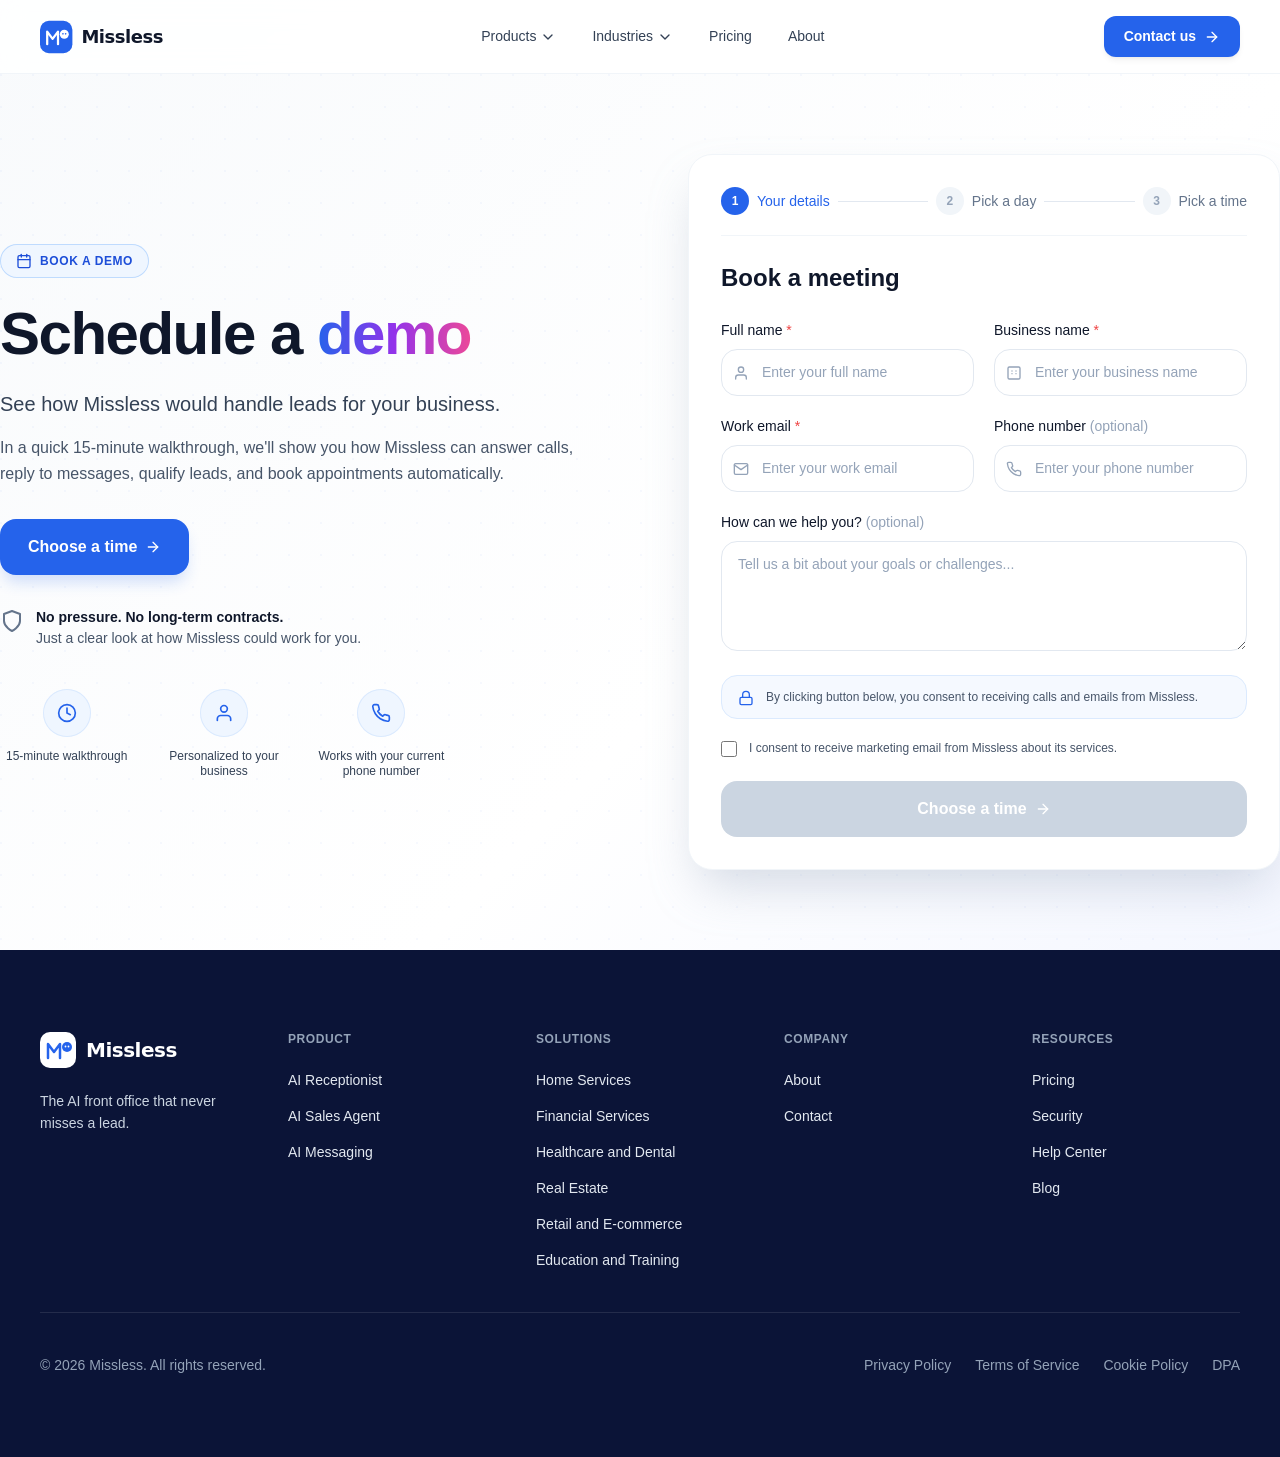
==== AI Automation/book.html @ 36f98686 "Initial website uploade" ====
<!DOCTYPE html>
<html lang="en">
<head>
  <meta charset="UTF-8" />
  <meta name="viewport" content="width=device-width, initial-scale=1.0" />
  <title>Book a Demo | Missless – AI Front Office That Never Misses a Lead</title>
  <meta name="description" content="See how Missless handles your leads in a 15-minute walkthrough. Our AI front office answers calls, replies to messages, qualifies leads, and books appointments automatically." />
  <meta name="keywords" content="AI receptionist demo, AI front office, AI voice agent, lead qualification AI, missed call AI, Missless demo" />
  <link rel="canonical" href="https://missless.com/book-a-demo" />

  <!-- Open Graph -->
  <meta property="og:type" content="website" />
  <meta property="og:url" content="https://missless.com/book-a-demo" />
  <meta property="og:title" content="Book a Demo | Missless" />
  <meta property="og:description" content="Book a 15-minute walkthrough. See how Missless answers calls, replies to messages, and books appointments for your business automatically." />
  <meta property="og:site_name" content="Missless" />
  <meta property="og:image" content="https://missless.com/og/book-a-demo.png" />

  <!-- Twitter -->
  <meta name="twitter:card" content="summary_large_image" />
  <meta name="twitter:title" content="Book a Demo | Missless" />
  <meta name="twitter:description" content="Book a 15-minute walkthrough. See how Missless never misses a lead." />
  <meta name="twitter:image" content="https://missless.com/og/book-a-demo.png" />

  <link rel="icon" href="assets/favicon.svg" type="image/svg+xml" />
  <link rel="stylesheet" href="css/book.css" />

  <!-- JSON-LD structured data -->
  <script type="application/ld+json">
  {
    "@context": "https://schema.org",
    "@graph": [
      {
        "@type": "Organization",
        "@id": "https://missless.com#organization",
        "name": "Missless",
        "url": "https://missless.com",
        "logo": "https://missless.com/logo.png",
        "description": "The AI front office that never misses a lead."
      },
      {
        "@type": "WebPage",
        "@id": "https://missless.com/book-a-demo",
        "url": "https://missless.com/book-a-demo",
        "name": "Book a Demo | Missless",
        "description": "Schedule a 15-minute walkthrough of Missless."
      },
      {
        "@type": "BreadcrumbList",
        "itemListElement": [
          { "@type": "ListItem", "position": 1, "name": "Home", "item": "https://missless.com" },
          { "@type": "ListItem", "position": 2, "name": "Book a Demo", "item": "https://missless.com/book-a-demo" }
        ]
      }
    ]
  }
  </script>
</head>
<body>
  <!-- ============================================================
       NAVBAR
       ============================================================ -->
  <header class="navbar">
    <nav class="navbar__inner" aria-label="Primary">
      <a href="/" class="navbar__logo" aria-label="Missless home">
        <svg class="logo" viewBox="0 0 180 40" xmlns="http://www.w3.org/2000/svg" role="img" aria-label="Missless">
          <rect x="0" y="2" width="36" height="36" rx="10" fill="#2563EB" />
          <path d="M8 28 V14 L14 22 L20 14 V28" stroke="#FFFFFF" stroke-width="2.5" stroke-linecap="round" stroke-linejoin="round" fill="none" />
          <circle cx="27" cy="17" r="5" fill="#FFFFFF" />
          <circle cx="25.5" cy="16.5" r="0.9" fill="#2563EB" />
          <circle cx="28.5" cy="16.5" r="0.9" fill="#2563EB" />
          <text x="46" y="27" font-family="Inter, system-ui, sans-serif" font-weight="800" font-size="20" letter-spacing="-0.5" fill="#0F172A">Missless</text>
        </svg>
      </a>

      <!-- Desktop nav -->
      <ul class="navbar__menu">
        <li class="navbar__item navbar__item--has-menu" data-dropdown="products">
          <button type="button" class="navbar__link" aria-haspopup="true" aria-expanded="false">
            Products
            <svg class="icon-chevron" viewBox="0 0 24 24" fill="none" stroke="currentColor" stroke-width="2" stroke-linecap="round" stroke-linejoin="round" aria-hidden="true">
              <polyline points="6 9 12 15 18 9"></polyline>
            </svg>
          </button>
          <div class="navbar__dropdown" role="menu">
            <a href="/products/ai-receptionist" role="menuitem">AI Receptionist</a>
            <a href="/products/ai-sales-agent" role="menuitem">AI Sales Agent</a>
            <a href="/products/ai-messaging" role="menuitem">AI Messaging</a>
          </div>
        </li>

        <li class="navbar__item navbar__item--has-menu" data-dropdown="industries">
          <button type="button" class="navbar__link" aria-haspopup="true" aria-expanded="false">
            Industries
            <svg class="icon-chevron" viewBox="0 0 24 24" fill="none" stroke="currentColor" stroke-width="2" stroke-linecap="round" stroke-linejoin="round" aria-hidden="true">
              <polyline points="6 9 12 15 18 9"></polyline>
            </svg>
          </button>
          <div class="navbar__dropdown navbar__dropdown--wide" role="menu">
            <a href="/industries/home-services" role="menuitem">Home Services</a>
            <a href="/industries/financial-services" role="menuitem">Financial Services</a>
            <a href="/industries/healthcare-dental" role="menuitem">Healthcare and Dental</a>
            <a href="/industries/real-estate" role="menuitem">Real Estate</a>
            <a href="/industries/retail-ecommerce" role="menuitem">Retail and E-commerce</a>
            <a href="/industries/education-training" role="menuitem">Education and Training</a>
          </div>
        </li>

        <li class="navbar__item">
          <a href="/pricing" class="navbar__link">Pricing</a>
        </li>
        <li class="navbar__item">
          <a href="/about" class="navbar__link">About</a>
        </li>
      </ul>

      <a href="/contact" class="btn btn--primary navbar__cta">
        Contact us
        <svg class="icon-arrow" viewBox="0 0 24 24" fill="none" stroke="currentColor" stroke-width="2" stroke-linecap="round" stroke-linejoin="round" aria-hidden="true">
          <line x1="5" y1="12" x2="19" y2="12"></line>
          <polyline points="12 5 19 12 12 19"></polyline>
        </svg>
      </a>

      <button type="button" class="navbar__mobile-toggle" id="mobileToggle" aria-label="Open menu" aria-expanded="false">
        <svg class="icon-menu" viewBox="0 0 24 24" fill="none" stroke="currentColor" stroke-width="2" stroke-linecap="round" stroke-linejoin="round" aria-hidden="true">
          <line x1="3" y1="12" x2="21" y2="12"></line>
          <line x1="3" y1="6" x2="21" y2="6"></line>
          <line x1="3" y1="18" x2="21" y2="18"></line>
        </svg>
      </button>
    </nav>

    <!-- Mobile drawer -->
    <div class="navbar__mobile" id="mobileDrawer" hidden>
      <details>
        <summary>Products</summary>
        <a href="/products/ai-receptionist">AI Receptionist</a>
        <a href="/products/ai-sales-agent">AI Sales Agent</a>
        <a href="/products/ai-messaging">AI Messaging</a>
      </details>
      <details>
        <summary>Industries</summary>
        <a href="/industries/home-services">Home Services</a>
        <a href="/industries/financial-services">Financial Services</a>
        <a href="/industries/healthcare-dental">Healthcare and Dental</a>
        <a href="/industries/real-estate">Real Estate</a>
        <a href="/industries/retail-ecommerce">Retail and E-commerce</a>
        <a href="/industries/education-training">Education and Training</a>
      </details>
      <a href="/pricing" class="navbar__mobile-link">Pricing</a>
      <a href="/about" class="navbar__mobile-link">About</a>
      <a href="/contact" class="btn btn--primary navbar__mobile-cta">Contact us</a>
    </div>
  </header>

  <!-- ============================================================
       HERO + BOOKING
       ============================================================ -->
  <main id="main">
    <section class="hero" aria-labelledby="hero-heading">
      <div class="hero__bg" aria-hidden="true"></div>

      <div class="container hero__grid">
        <!-- LEFT -->
        <div class="hero__left">
          <span class="badge">
            <svg viewBox="0 0 24 24" fill="none" stroke="currentColor" stroke-width="2" stroke-linecap="round" stroke-linejoin="round" aria-hidden="true">
              <rect x="3" y="4" width="18" height="18" rx="2" ry="2"></rect>
              <line x1="16" y1="2" x2="16" y2="6"></line>
              <line x1="8" y1="2" x2="8" y2="6"></line>
              <line x1="3" y1="10" x2="21" y2="10"></line>
            </svg>
            Book a demo
          </span>

          <h1 id="hero-heading" class="hero__title">
            Schedule a <span class="hero__title-gradient">demo</span>
          </h1>

          <p class="hero__subtitle">See how Missless would handle leads for your business.</p>

          <p class="hero__body">
            In a quick 15-minute walkthrough, we'll show you how Missless can answer calls,
            reply to messages, qualify leads, and book appointments automatically.
          </p>

          <a href="#booking" class="btn btn--primary btn--large hero__cta">
            Choose a time
            <svg class="icon-arrow" viewBox="0 0 24 24" fill="none" stroke="currentColor" stroke-width="2" stroke-linecap="round" stroke-linejoin="round" aria-hidden="true">
              <line x1="5" y1="12" x2="19" y2="12"></line>
              <polyline points="12 5 19 12 12 19"></polyline>
            </svg>
          </a>

          <div class="hero__trust">
            <svg class="hero__trust-icon" viewBox="0 0 24 24" fill="none" stroke="currentColor" stroke-width="2" stroke-linecap="round" stroke-linejoin="round" aria-hidden="true">
              <path d="M12 22s8-4 8-10V5l-8-3-8 3v7c0 6 8 10 8 10z"></path>
            </svg>
            <div>
              <p class="hero__trust-title">No pressure. No long-term contracts.</p>
              <p class="hero__trust-text">Just a clear look at how Missless could work for you.</p>
            </div>
          </div>

          <ul class="hero__features">
            <li class="feature">
              <span class="feature__icon">
                <svg viewBox="0 0 24 24" fill="none" stroke="currentColor" stroke-width="2" stroke-linecap="round" stroke-linejoin="round" aria-hidden="true">
                  <circle cx="12" cy="12" r="10"></circle>
                  <polyline points="12 6 12 12 16 14"></polyline>
                </svg>
              </span>
              <span class="feature__label">15-minute walkthrough</span>
            </li>
            <li class="feature">
              <span class="feature__icon">
                <svg viewBox="0 0 24 24" fill="none" stroke="currentColor" stroke-width="2" stroke-linecap="round" stroke-linejoin="round" aria-hidden="true">
                  <path d="M20 21v-2a4 4 0 0 0-4-4H8a4 4 0 0 0-4 4v2"></path>
                  <circle cx="12" cy="7" r="4"></circle>
                </svg>
              </span>
              <span class="feature__label">Personalized to your business</span>
            </li>
            <li class="feature">
              <span class="feature__icon">
                <svg viewBox="0 0 24 24" fill="none" stroke="currentColor" stroke-width="2" stroke-linecap="round" stroke-linejoin="round" aria-hidden="true">
                  <path d="M22 16.92v3a2 2 0 0 1-2.18 2 19.79 19.79 0 0 1-8.63-3.07 19.5 19.5 0 0 1-6-6 19.79 19.79 0 0 1-3.07-8.67A2 2 0 0 1 4.11 2h3a2 2 0 0 1 2 1.72c.13.96.37 1.9.72 2.81a2 2 0 0 1-.45 2.11L8.09 9.91a16 16 0 0 0 6 6l1.27-1.27a2 2 0 0 1 2.11-.45c.91.35 1.85.59 2.81.72A2 2 0 0 1 22 16.92z"></path>
                </svg>
              </span>
              <span class="feature__label">Works with your current phone number</span>
            </li>
          </ul>
        </div>

        <!-- RIGHT — booking widget -->
        <div id="booking" class="hero__right">
          <div class="booking">
            <!-- Step indicator -->
            <ol class="steps" id="stepIndicator" aria-label="Booking steps">
              <li class="steps__item is-active" data-step="1">
                <span class="steps__num">1</span>
                <span class="steps__label">Your details</span>
              </li>
              <li class="steps__divider" aria-hidden="true"></li>
              <li class="steps__item" data-step="2">
                <span class="steps__num">2</span>
                <span class="steps__label">Pick a day</span>
              </li>
              <li class="steps__divider" aria-hidden="true"></li>
              <li class="steps__item" data-step="3">
                <span class="steps__num">3</span>
                <span class="steps__label">Pick a time</span>
              </li>
            </ol>

            <!-- STEP 1: details form -->
            <section class="step is-active" data-step-panel="1">
              <h2 class="step__title">Book a meeting</h2>

              <div class="form-grid">
                <div class="field">
                  <label for="fullName">Full name <span class="required">*</span></label>
                  <div class="input">
                    <svg viewBox="0 0 24 24" fill="none" stroke="currentColor" stroke-width="2" stroke-linecap="round" stroke-linejoin="round" aria-hidden="true">
                      <path d="M20 21v-2a4 4 0 0 0-4-4H8a4 4 0 0 0-4 4v2"></path>
                      <circle cx="12" cy="7" r="4"></circle>
                    </svg>
                    <input id="fullName" name="fullName" type="text" placeholder="Enter your full name" autocomplete="name" required />
                  </div>
                </div>

                <div class="field">
                  <label for="businessName">Business name <span class="required">*</span></label>
                  <div class="input">
                    <svg viewBox="0 0 24 24" fill="none" stroke="currentColor" stroke-width="2" stroke-linecap="round" stroke-linejoin="round" aria-hidden="true">
                      <rect x="3" y="3" width="18" height="18" rx="2"></rect>
                      <line x1="9" y1="9" x2="9" y2="9.01"></line>
                      <line x1="15" y1="9" x2="15" y2="9.01"></line>
                      <line x1="9" y1="13" x2="9" y2="13.01"></line>
                      <line x1="15" y1="13" x2="15" y2="13.01"></line>
                    </svg>
                    <input id="businessName" name="businessName" type="text" placeholder="Enter your business name" autocomplete="organization" required />
                  </div>
                </div>

                <div class="field">
                  <label for="workEmail">Work email <span class="required">*</span></label>
                  <div class="input">
                    <svg viewBox="0 0 24 24" fill="none" stroke="currentColor" stroke-width="2" stroke-linecap="round" stroke-linejoin="round" aria-hidden="true">
                      <path d="M4 4h16c1.1 0 2 .9 2 2v12c0 1.1-.9 2-2 2H4c-1.1 0-2-.9-2-2V6c0-1.1.9-2 2-2z"></path>
                      <polyline points="22 6 12 13 2 6"></polyline>
                    </svg>
                    <input id="workEmail" name="workEmail" type="email" placeholder="Enter your work email" autocomplete="email" required />
                  </div>
                </div>

                <div class="field">
                  <label for="phone">Phone number <span class="optional">(optional)</span></label>
                  <div class="input">
                    <svg viewBox="0 0 24 24" fill="none" stroke="currentColor" stroke-width="2" stroke-linecap="round" stroke-linejoin="round" aria-hidden="true">
                      <path d="M22 16.92v3a2 2 0 0 1-2.18 2 19.79 19.79 0 0 1-8.63-3.07 19.5 19.5 0 0 1-6-6 19.79 19.79 0 0 1-3.07-8.67A2 2 0 0 1 4.11 2h3a2 2 0 0 1 2 1.72c.13.96.37 1.9.72 2.81a2 2 0 0 1-.45 2.11L8.09 9.91a16 16 0 0 0 6 6l1.27-1.27a2 2 0 0 1 2.11-.45c.91.35 1.85.59 2.81.72A2 2 0 0 1 22 16.92z"></path>
                    </svg>
                    <input id="phone" name="phone" type="tel" placeholder="Enter your phone number" autocomplete="tel" />
                  </div>
                </div>
              </div>

              <div class="field field--full">
                <label for="message">How can we help you? <span class="optional">(optional)</span></label>
                <textarea id="message" name="message" rows="4" placeholder="Tell us a bit about your goals or challenges..."></textarea>
              </div>

              <div class="consent">
                <svg viewBox="0 0 24 24" fill="none" stroke="currentColor" stroke-width="2" stroke-linecap="round" stroke-linejoin="round" aria-hidden="true">
                  <rect x="3" y="11" width="18" height="11" rx="2" ry="2"></rect>
                  <path d="M7 11V7a5 5 0 0 1 10 0v4"></path>
                </svg>
                <p>By clicking button below, you consent to receiving calls and emails from Missless.</p>
              </div>

              <label class="checkbox">
                <input type="checkbox" id="marketingOptIn" name="marketingOptIn" />
                <span>I consent to receive marketing email from Missless about its services.</span>
              </label>

              <button type="button" class="btn btn--primary btn--block btn--large" id="nextToCalendar" disabled>
                Choose a time
                <svg class="icon-arrow" viewBox="0 0 24 24" fill="none" stroke="currentColor" stroke-width="2" stroke-linecap="round" stroke-linejoin="round" aria-hidden="true">
                  <line x1="5" y1="12" x2="19" y2="12"></line>
                  <polyline points="12 5 19 12 12 19"></polyline>
                </svg>
              </button>
            </section>

            <!-- STEP 2: calendar -->
            <section class="step" data-step-panel="2" hidden>
              <h2 class="step__title">What day is best for you?</h2>
              <p class="step__subtitle">Select a date for your 15-minute demo.</p>

              <div class="calendar">
                <div class="calendar__head">
                  <button type="button" class="calendar__nav" id="prevMonth" aria-label="Previous month">
                    <svg viewBox="0 0 24 24" fill="none" stroke="currentColor" stroke-width="2" stroke-linecap="round" stroke-linejoin="round" aria-hidden="true">
                      <polyline points="15 18 9 12 15 6"></polyline>
                    </svg>
                  </button>
                  <h3 id="calendarMonthLabel">May 2026</h3>
                  <button type="button" class="calendar__nav" id="nextMonth" aria-label="Next month">
                    <svg viewBox="0 0 24 24" fill="none" stroke="currentColor" stroke-width="2" stroke-linecap="round" stroke-linejoin="round" aria-hidden="true">
                      <polyline points="9 18 15 12 9 6"></polyline>
                    </svg>
                  </button>
                </div>

                <div class="calendar__weekdays">
                  <div>Su</div><div>Mo</div><div>Tu</div><div>We</div>
                  <div>Th</div><div>Fr</div><div>Sa</div>
                </div>

                <div class="calendar__grid" id="calendarGrid"></div>
              </div>

              <button type="button" class="btn btn--primary btn--block btn--large" id="nextToTime" disabled>
                Pick a time
                <svg class="icon-arrow" viewBox="0 0 24 24" fill="none" stroke="currentColor" stroke-width="2" stroke-linecap="round" stroke-linejoin="round" aria-hidden="true">
                  <line x1="5" y1="12" x2="19" y2="12"></line>
                  <polyline points="12 5 19 12 12 19"></polyline>
                </svg>
              </button>
            </section>

            <!-- STEP 3: times -->
            <section class="step" data-step-panel="3" hidden>
              <h2 class="step__title">What time works?</h2>
              <p class="step__subtitle">
                15-minutes meeting · Time zone:
                <span class="step__tz">Europe/Vienna
                  <svg viewBox="0 0 24 24" fill="none" stroke="currentColor" stroke-width="2" stroke-linecap="round" stroke-linejoin="round" aria-hidden="true">
                    <polyline points="6 9 12 15 18 9"></polyline>
                  </svg>
                </span>
              </p>

              <div class="time-grid" id="timeGrid" role="radiogroup" aria-label="Available time slots"></div>

              <button type="button" class="btn btn--primary btn--block btn--large" id="confirmDemo" disabled>
                <span class="btn__label">Confirm demo</span>
                <svg class="icon-arrow" viewBox="0 0 24 24" fill="none" stroke="currentColor" stroke-width="2" stroke-linecap="round" stroke-linejoin="round" aria-hidden="true">
                  <line x1="5" y1="12" x2="19" y2="12"></line>
                  <polyline points="12 5 19 12 12 19"></polyline>
                </svg>
              </button>

              <div class="secure">
                <svg viewBox="0 0 24 24" fill="none" stroke="currentColor" stroke-width="2" stroke-linecap="round" stroke-linejoin="round" aria-hidden="true">
                  <rect x="3" y="11" width="18" height="11" rx="2" ry="2"></rect>
                  <path d="M7 11V7a5 5 0 0 1 10 0v4"></path>
                </svg>
                Your information is secure and will never be shared.
              </div>
            </section>

            <!-- Confirmation -->
            <section class="step step--confirm" data-step-panel="confirm" hidden>
              <div class="confirm">
                <div class="confirm__icon">
                  <svg viewBox="0 0 24 24" fill="none" stroke="currentColor" stroke-width="2.5" stroke-linecap="round" stroke-linejoin="round" aria-hidden="true">
                    <polyline points="20 6 9 17 4 12"></polyline>
                  </svg>
                </div>
                <h2>Demo booked.</h2>
                <p>We've sent a calendar invite to <strong id="confirmEmail"></strong> for <strong id="confirmWhen"></strong>.</p>
                <p class="confirm__hint">Need to reschedule? Use the link in the email.</p>
              </div>
            </section>
          </div>
        </div>
      </div>
    </section>
  </main>

  <!-- ============================================================
       FOOTER
       ============================================================ -->
  <footer class="footer">
    <div class="container">
      <div class="footer__top">
        <div class="footer__brand">
          <svg class="logo" viewBox="0 0 180 40" xmlns="http://www.w3.org/2000/svg" role="img" aria-label="Missless">
            <rect x="0" y="2" width="36" height="36" rx="10" fill="#FFFFFF" />
            <path d="M8 28 V14 L14 22 L20 14 V28" stroke="#2563EB" stroke-width="2.5" stroke-linecap="round" stroke-linejoin="round" fill="none" />
            <circle cx="27" cy="17" r="5" fill="#2563EB" />
            <circle cx="25.5" cy="16.5" r="0.9" fill="#FFFFFF" />
            <circle cx="28.5" cy="16.5" r="0.9" fill="#FFFFFF" />
            <text x="46" y="27" font-family="Inter, system-ui, sans-serif" font-weight="800" font-size="20" letter-spacing="-0.5" fill="#FFFFFF">Missless</text>
          </svg>
          <p>The AI front office that never misses a lead.</p>
        </div>

        <div class="footer__col">
          <h3>Product</h3>
          <ul>
            <li><a href="/products/ai-receptionist">AI Receptionist</a></li>
            <li><a href="/products/ai-sales-agent">AI Sales Agent</a></li>
            <li><a href="/products/ai-messaging">AI Messaging</a></li>
          </ul>
        </div>

        <div class="footer__col">
          <h3>Solutions</h3>
          <ul>
            <li><a href="/industries/home-services">Home Services</a></li>
            <li><a href="/industries/financial-services">Financial Services</a></li>
            <li><a href="/industries/healthcare-dental">Healthcare and Dental</a></li>
            <li><a href="/industries/real-estate">Real Estate</a></li>
            <li><a href="/industries/retail-ecommerce">Retail and E-commerce</a></li>
            <li><a href="/industries/education-training">Education and Training</a></li>
          </ul>
        </div>

        <div class="footer__col">
          <h3>Company</h3>
          <ul>
            <li><a href="/about">About</a></li>
            <li><a href="/contact">Contact</a></li>
          </ul>
        </div>

        <div class="footer__col">
          <h3>Resources</h3>
          <ul>
            <li><a href="/pricing">Pricing</a></li>
            <li><a href="/security">Security</a></li>
            <li><a href="/help">Help Center</a></li>
            <li><a href="/blog">Blog</a></li>
          </ul>
        </div>
      </div>

      <div class="footer__divider"></div>

      <div class="footer__bottom">
        <p>© <span id="footerYear">2026</span> Missless. All rights reserved.</p>
        <ul class="footer__legal">
          <li><a href="/privacy">Privacy Policy</a></li>
          <li><a href="/terms">Terms of Service</a></li>
          <li><a href="/cookies">Cookie Policy</a></li>
          <li><a href="/dpa">DPA</a></li>
        </ul>
      </div>
    </div>
  </footer>

  <script src="js/book.js"></script>
</body>
</html>
---- AI Automation/css/book.css ----
/* =========================================================================
   MISSLESS — Book a Demo
   Vanilla CSS, no framework. Mobile-first with min-width breakpoints.
   ========================================================================= */

/* -------------------------------------------------------------------------
   1. RESET + TOKENS
   ------------------------------------------------------------------------- */
*,
*::before,
*::after {
  box-sizing: border-box;
}

* {
  margin: 0;
  padding: 0;
}

html {
  -webkit-text-size-adjust: 100%;
  scroll-behavior: smooth;
}

:root {
  /* Brand */
  --blue-50:  #EFF6FF;
  --blue-100: #DBEAFE;
  --blue-200: #BFDBFE;
  --blue-300: #93C5FD;
  --blue-500: #3B82F6;
  --blue-600: #2563EB;
  --blue-700: #1D4ED8;
  --purple-600: #9333EA;
  --pink-500:   #EC4899;

  /* Neutrals */
  --white: #FFFFFF;
  --slate-50:  #F8FAFC;
  --slate-100: #F1F5F9;
  --slate-200: #E2E8F0;
  --slate-300: #CBD5E1;
  --slate-400: #94A3B8;
  --slate-500: #64748B;
  --slate-600: #475569;
  --slate-700: #334155;
  --slate-900: #0F172A;

  --red-500: #EF4444;

  /* Brand-specific */
  --navy: #0B1437;

  /* Effects */
  --shadow-md: 0 4px 6px -1px rgb(0 0 0 / 0.06), 0 2px 4px -2px rgb(0 0 0 / 0.06);
  --shadow-lg: 0 10px 15px -3px rgb(37 99 235 / 0.20);
  --shadow-xl: 0 20px 25px -5px rgb(15 23 42 / 0.10), 0 8px 10px -6px rgb(15 23 42 / 0.05);
  --shadow-2xl: 0 25px 50px -12px rgb(148 163 184 / 0.40);

  /* Radii */
  --r-md: 0.5rem;
  --r-lg: 0.75rem;
  --r-xl: 1rem;
  --r-2xl: 1.5rem;
  --r-full: 9999px;

  /* Typography */
  --font-sans: "Inter", -apple-system, BlinkMacSystemFont, "Segoe UI", Roboto,
               "Helvetica Neue", Arial, sans-serif;

  /* Layout */
  --container-max: 80rem;
  --container-px: 1.5rem;
}

body {
  font-family: var(--font-sans);
  font-size: 16px;
  line-height: 1.5;
  color: var(--slate-900);
  background: linear-gradient(135deg, var(--slate-50) 0%, var(--white) 50%, #EEF2FF 100%);
  min-height: 100vh;
  display: flex;
  flex-direction: column;
  -webkit-font-smoothing: antialiased;
  -moz-osx-font-smoothing: grayscale;
}

a {
  color: inherit;
  text-decoration: none;
}

button {
  font: inherit;
  cursor: pointer;
  background: none;
  border: none;
  color: inherit;
}

ul,
ol {
  list-style: none;
}

img,
svg {
  display: block;
  max-width: 100%;
}

input,
textarea,
select {
  font: inherit;
  color: inherit;
}

textarea {
  resize: vertical;
}

/* -------------------------------------------------------------------------
   2. CONTAINER + UTILITIES
   ------------------------------------------------------------------------- */
.container {
  max-width: var(--container-max);
  margin: 0 auto;
  padding-left: var(--container-px);
  padding-right: var(--container-px);
  width: 100%;
}

@media (min-width: 1024px) {
  .container {
    padding-left: 2.5rem;
    padding-right: 2.5rem;
  }
}

/* Common SVG icon sizes */
.icon-chevron { width: 1rem; height: 1rem; }
.icon-arrow   { width: 1rem; height: 1rem; }
.icon-menu    { width: 1.5rem; height: 1.5rem; }

/* -------------------------------------------------------------------------
   3. BUTTONS
   ------------------------------------------------------------------------- */
.btn {
  display: inline-flex;
  align-items: center;
  justify-content: center;
  gap: 0.5rem;
  font-weight: 600;
  font-size: 0.875rem;
  border-radius: var(--r-lg);
  padding: 0.625rem 1.25rem;
  transition: background-color 0.2s, box-shadow 0.2s, transform 0.05s;
  white-space: nowrap;
}

.btn:focus-visible {
  outline: 2px solid var(--blue-600);
  outline-offset: 2px;
}

.btn--primary {
  background-color: var(--blue-600);
  color: var(--white);
  box-shadow: var(--shadow-md);
}

.btn--primary:hover {
  background-color: var(--blue-700);
  box-shadow: var(--shadow-lg);
}

.btn--primary:disabled {
  background-color: var(--slate-300);
  cursor: not-allowed;
  box-shadow: none;
}

.btn--large {
  font-size: 1rem;
  padding: 1rem 1.75rem;
  border-radius: var(--r-xl);
  box-shadow: var(--shadow-lg);
}

.btn--block {
  width: 100%;
}

/* -------------------------------------------------------------------------
   4. NAVBAR
   ------------------------------------------------------------------------- */
.navbar {
  position: sticky;
  top: 0;
  z-index: 50;
  background: rgba(255, 255, 255, 0.85);
  backdrop-filter: blur(12px);
  -webkit-backdrop-filter: blur(12px);
  border-bottom: 1px solid var(--slate-100);
}

.navbar__inner {
  max-width: var(--container-max);
  margin: 0 auto;
  padding: 1rem 1.5rem;
  display: flex;
  align-items: center;
  justify-content: space-between;
  gap: 1rem;
}

@media (min-width: 1024px) {
  .navbar__inner {
    padding: 1rem 2.5rem;
  }
}

.navbar__logo .logo {
  height: 2.25rem;
  width: auto;
}

/* Desktop menu */
.navbar__menu {
  display: none;
  align-items: center;
  gap: 0.25rem;
}

@media (min-width: 1024px) {
  .navbar__menu {
    display: flex;
  }
}

.navbar__item {
  position: relative;
}

.navbar__link {
  display: inline-flex;
  align-items: center;
  gap: 0.25rem;
  padding: 0.5rem 1rem;
  font-size: 0.875rem;
  font-weight: 500;
  color: var(--slate-700);
  border-radius: var(--r-md);
  transition: background-color 0.15s, color 0.15s;
}

.navbar__link:hover {
  background-color: var(--slate-50);
  color: var(--slate-900);
}

.navbar__item--has-menu .navbar__link {
  cursor: pointer;
}

.navbar__dropdown {
  position: absolute;
  top: 100%;
  left: 0;
  min-width: 16rem;
  background: var(--white);
  border: 1px solid var(--slate-100);
  border-radius: var(--r-2xl);
  padding: 0.75rem;
  box-shadow: var(--shadow-xl);
  opacity: 0;
  visibility: hidden;
  transform: translateY(-4px);
  transition: opacity 0.15s, transform 0.15s, visibility 0.15s;
}

.navbar__dropdown--wide {
  min-width: 18rem;
}

.navbar__item--has-menu:hover .navbar__dropdown,
.navbar__item--has-menu.is-open .navbar__dropdown {
  opacity: 1;
  visibility: visible;
  transform: translateY(0);
}

.navbar__dropdown a {
  display: block;
  padding: 0.625rem 1rem;
  font-size: 0.875rem;
  font-weight: 500;
  color: var(--slate-700);
  border-radius: var(--r-md);
  transition: background-color 0.15s, color 0.15s;
}

.navbar__dropdown a:hover {
  background-color: var(--blue-50);
  color: var(--blue-700);
}

.navbar__cta {
  display: none;
}

@media (min-width: 1024px) {
  .navbar__cta {
    display: inline-flex;
  }
}

/* Mobile toggle */
.navbar__mobile-toggle {
  display: inline-flex;
  align-items: center;
  justify-content: center;
  padding: 0.5rem;
  color: var(--slate-700);
  border-radius: var(--r-md);
  transition: background-color 0.15s;
}

.navbar__mobile-toggle:hover {
  background-color: var(--slate-100);
}

@media (min-width: 1024px) {
  .navbar__mobile-toggle {
    display: none;
  }
}

/* Mobile drawer */
.navbar__mobile {
  border-top: 1px solid var(--slate-100);
  background: var(--white);
  padding: 0.5rem 1.5rem 1.5rem;
}

@media (min-width: 1024px) {
  .navbar__mobile {
    display: none !important;
  }
}

.navbar__mobile details {
  border-radius: var(--r-md);
}

.navbar__mobile details summary {
  display: flex;
  align-items: center;
  justify-content: space-between;
  padding: 0.75rem;
  font-size: 0.875rem;
  font-weight: 500;
  color: var(--slate-700);
  cursor: pointer;
  list-style: none;
}

.navbar__mobile details summary::after {
  content: "▾";
  color: var(--slate-400);
  transition: transform 0.15s;
}

.navbar__mobile details[open] summary::after {
  transform: rotate(180deg);
}

.navbar__mobile details a {
  display: block;
  padding: 0.5rem 0.75rem 0.5rem 1.5rem;
  font-size: 0.875rem;
  color: var(--slate-600);
  border-radius: var(--r-md);
}

.navbar__mobile details a:hover {
  background-color: var(--slate-50);
}

.navbar__mobile-link {
  display: block;
  padding: 0.75rem;
  font-size: 0.875rem;
  font-weight: 500;
  color: var(--slate-700);
  border-radius: var(--r-md);
}

.navbar__mobile-link:hover {
  background-color: var(--slate-50);
}

.navbar__mobile-cta {
  display: flex;
  width: 100%;
  margin-top: 0.75rem;
  padding: 0.875rem 1.25rem;
}

/* -------------------------------------------------------------------------
   5. HERO
   ------------------------------------------------------------------------- */
.hero {
  position: relative;
  overflow: hidden;
  flex: 1;
}

.hero__bg {
  position: absolute;
  inset: 0;
  pointer-events: none;
  opacity: 0.25;
  background-image: radial-gradient(circle at 1px 1px, rgba(37, 99, 235, 0.15) 1px, transparent 0);
  background-size: 32px 32px;
}

.hero__grid {
  position: relative;
  padding: 3rem 0;
  display: grid;
  grid-template-columns: 1fr;
  gap: 2.5rem;
}

@media (min-width: 1024px) {
  .hero__grid {
    grid-template-columns: 1fr 1fr;
    gap: 4rem;
    padding: 5rem 0;
  }
}

.hero__left {
  display: flex;
  flex-direction: column;
  justify-content: center;
}

@media (min-width: 1024px) {
  .hero__right {
    padding-left: 1rem;
  }
}

/* Badge */
.badge {
  display: inline-flex;
  align-items: center;
  gap: 0.5rem;
  width: fit-content;
  padding: 0.5rem 1rem;
  background-color: var(--blue-50);
  color: var(--blue-700);
  font-size: 0.75rem;
  font-weight: 600;
  text-transform: uppercase;
  letter-spacing: 0.05em;
  border-radius: var(--r-full);
  box-shadow: inset 0 0 0 1px var(--blue-200);
}

.badge svg {
  width: 1rem;
  height: 1rem;
}

/* Title */
.hero__title {
  margin-top: 1.5rem;
  font-size: 3rem;
  line-height: 1.05;
  font-weight: 800;
  letter-spacing: -0.025em;
  color: var(--slate-900);
}

@media (min-width: 640px) {
  .hero__title {
    font-size: 3.75rem;
  }
}

.hero__title-gradient {
  background: linear-gradient(to right, var(--blue-600), var(--purple-600), var(--pink-500));
  -webkit-background-clip: text;
  background-clip: text;
  color: transparent;
}

.hero__subtitle {
  margin-top: 1.5rem;
  font-size: 1.25rem;
  font-weight: 500;
  color: var(--slate-700);
}

.hero__body {
  margin-top: 1rem;
  max-width: 36rem;
  font-size: 1rem;
  line-height: 1.6;
  color: var(--slate-600);
}

.hero__cta {
  margin-top: 2rem;
  width: fit-content;
}

/* Trust badge */
.hero__trust {
  display: flex;
  align-items: flex-start;
  gap: 0.75rem;
  margin-top: 2rem;
}

.hero__trust-icon {
  width: 1.5rem;
  height: 1.5rem;
  flex-shrink: 0;
  color: var(--slate-500);
  margin-top: 0.125rem;
}

.hero__trust-title {
  font-size: 0.875rem;
  font-weight: 600;
  color: var(--slate-900);
}

.hero__trust-text {
  font-size: 0.875rem;
  color: var(--slate-600);
}

/* Features */
.hero__features {
  margin-top: 2.5rem;
  display: grid;
  grid-template-columns: repeat(3, 1fr);
  gap: 1.5rem;
  max-width: 28rem;
}

.feature {
  display: flex;
  flex-direction: column;
  align-items: center;
  text-align: center;
}

.feature__icon {
  display: flex;
  align-items: center;
  justify-content: center;
  width: 3rem;
  height: 3rem;
  background-color: var(--blue-50);
  border-radius: var(--r-full);
  box-shadow: inset 0 0 0 1px var(--blue-100);
}

.feature__icon svg {
  width: 1.25rem;
  height: 1.25rem;
  color: var(--blue-600);
}

.feature__label {
  margin-top: 0.75rem;
  font-size: 0.75rem;
  font-weight: 500;
  line-height: 1.3;
  color: var(--slate-700);
}

/* -------------------------------------------------------------------------
   6. BOOKING WIDGET
   ------------------------------------------------------------------------- */
.booking {
  background: var(--white);
  padding: 1.5rem;
  border-radius: var(--r-2xl);
  box-shadow: var(--shadow-2xl);
  border: 1px solid var(--slate-100);
}

@media (min-width: 640px) {
  .booking {
    padding: 2rem;
  }
}

/* Step indicator */
.steps {
  display: flex;
  align-items: center;
  justify-content: space-between;
  gap: 0.5rem;
  padding-bottom: 1.25rem;
  border-bottom: 1px solid var(--slate-100);
}

.steps__item {
  display: flex;
  align-items: center;
  gap: 0.5rem;
}

.steps__num {
  display: inline-flex;
  align-items: center;
  justify-content: center;
  width: 1.75rem;
  height: 1.75rem;
  border-radius: var(--r-full);
  background-color: var(--slate-100);
  color: var(--slate-400);
  font-size: 0.75rem;
  font-weight: 600;
  flex-shrink: 0;
}

.steps__label {
  font-size: 0.875rem;
  font-weight: 500;
  color: var(--slate-500);
  white-space: nowrap;
}

.steps__item.is-active .steps__num {
  background-color: var(--blue-600);
  color: var(--white);
}

.steps__item.is-active .steps__label {
  color: var(--blue-600);
}

.steps__item.is-done .steps__num {
  background-color: var(--blue-50);
  color: var(--blue-600);
  box-shadow: inset 0 0 0 1px var(--blue-200);
}

.steps__item.is-done .steps__num::before {
  content: "✓";
  font-size: 0.875rem;
  font-weight: 700;
}

.steps__item.is-done .steps__num {
  text-indent: -9999px;
  position: relative;
}

.steps__item.is-done .steps__num::before {
  position: absolute;
  inset: 0;
  display: flex;
  align-items: center;
  justify-content: center;
  text-indent: 0;
}

.steps__divider {
  display: none;
  flex: 1;
  height: 1px;
  background-color: var(--slate-200);
}

@media (min-width: 640px) {
  .steps__divider {
    display: block;
  }
}

/* Step panel */
.step {
  margin-top: 1.5rem;
}

.step[hidden] {
  display: none;
}

.step__title {
  font-size: 1.5rem;
  font-weight: 700;
  color: var(--slate-900);
}

.step__subtitle {
  margin-top: 0.25rem;
  font-size: 0.875rem;
  color: var(--slate-500);
}

.step__tz {
  display: inline-flex;
  align-items: center;
  gap: 0.25rem;
  font-weight: 500;
  color: var(--blue-600);
  cursor: pointer;
}

.step__tz svg {
  width: 0.875rem;
  height: 0.875rem;
}

/* Form */
.form-grid {
  margin-top: 1.5rem;
  display: grid;
  grid-template-columns: 1fr;
  gap: 1.25rem;
}

@media (min-width: 640px) {
  .form-grid {
    grid-template-columns: 1fr 1fr;
  }
}

.field {
  display: flex;
  flex-direction: column;
}

.field--full {
  margin-top: 1.25rem;
}

.field label {
  margin-bottom: 0.5rem;
  font-size: 0.875rem;
  font-weight: 500;
  color: var(--slate-900);
}

.required {
  color: var(--red-500);
}

.optional {
  color: var(--slate-400);
  font-weight: 400;
}

.input {
  position: relative;
}

.input svg {
  position: absolute;
  left: 0.75rem;
  top: 50%;
  transform: translateY(-50%);
  width: 1rem;
  height: 1rem;
  color: var(--slate-400);
  pointer-events: none;
}

.input input,
.field textarea {
  width: 100%;
  padding: 0.75rem 1rem;
  font-size: 0.875rem;
  color: var(--slate-900);
  background: var(--white);
  border: 1px solid var(--slate-200);
  border-radius: var(--r-xl);
  transition: border-color 0.15s, box-shadow 0.15s;
}

.input input {
  padding-left: 2.5rem;
}

.input input::placeholder,
.field textarea::placeholder {
  color: var(--slate-400);
}

.input input:focus,
.field textarea:focus {
  outline: none;
  border-color: var(--blue-500);
  box-shadow: 0 0 0 3px var(--blue-100);
}

.field textarea {
  font-family: inherit;
  resize: vertical;
}

/* Consent box */
.consent {
  display: flex;
  align-items: flex-start;
  gap: 0.75rem;
  margin-top: 1.5rem;
  padding: 0.75rem 1rem;
  background-color: rgba(239, 246, 255, 0.6);
  border: 1px solid var(--blue-100);
  border-radius: var(--r-xl);
}

.consent svg {
  width: 1rem;
  height: 1rem;
  flex-shrink: 0;
  margin-top: 0.125rem;
  color: var(--blue-600);
}

.consent p {
  font-size: 0.75rem;
  color: var(--slate-600);
  line-height: 1.5;
}

/* Checkbox */
.checkbox {
  display: flex;
  align-items: flex-start;
  gap: 0.75rem;
  margin-top: 1.25rem;
  cursor: pointer;
}

.checkbox input[type="checkbox"] {
  margin-top: 0.125rem;
  width: 1rem;
  height: 1rem;
  accent-color: var(--blue-600);
  cursor: pointer;
  flex-shrink: 0;
}

.checkbox span {
  font-size: 0.75rem;
  color: var(--slate-600);
  line-height: 1.5;
}

/* CTAs inside booking widget */
.booking .btn--block {
  margin-top: 1.5rem;
}

/* -------------------------------------------------------------------------
   7. CALENDAR
   ------------------------------------------------------------------------- */
.calendar {
  margin-top: 1.5rem;
  padding: 1.25rem;
  border: 1px solid var(--slate-200);
  border-radius: var(--r-2xl);
  background: var(--white);
}

.calendar__head {
  display: flex;
  align-items: center;
  justify-content: space-between;
  margin-bottom: 1rem;
}

.calendar__head h3 {
  font-size: 1rem;
  font-weight: 700;
  color: var(--slate-900);
}

.calendar__nav {
  padding: 0.5rem;
  color: var(--slate-600);
  border-radius: var(--r-md);
  transition: background-color 0.15s;
}

.calendar__nav:hover {
  background-color: var(--slate-100);
}

.calendar__nav svg {
  width: 1.25rem;
  height: 1.25rem;
}

.calendar__weekdays {
  display: grid;
  grid-template-columns: repeat(7, 1fr);
  gap: 0.25rem;
  text-align: center;
  font-size: 0.75rem;
  font-weight: 500;
  color: var(--slate-400);
  margin-bottom: 0.25rem;
}

.calendar__weekdays > div {
  padding: 0.5rem 0;
}

.calendar__grid {
  display: grid;
  grid-template-columns: repeat(7, 1fr);
  gap: 0.25rem;
}

.calendar__day {
  aspect-ratio: 1 / 1;
  display: inline-flex;
  align-items: center;
  justify-content: center;
  font-size: 0.875rem;
  font-weight: 600;
  color: var(--slate-900);
  background: transparent;
  border-radius: var(--r-full);
  transition: background-color 0.15s, color 0.15s;
}

.calendar__day:hover:not(:disabled):not(.is-selected) {
  background-color: var(--slate-100);
}

.calendar__day:disabled {
  color: var(--slate-300);
  cursor: not-allowed;
}

.calendar__day.is-selected {
  background-color: var(--blue-600);
  color: var(--white);
  box-shadow: 0 4px 6px -1px rgb(37 99 235 / 0.30);
}

/* -------------------------------------------------------------------------
   8. TIME GRID
   ------------------------------------------------------------------------- */
.time-grid {
  margin-top: 1.5rem;
  display: grid;
  grid-template-columns: repeat(2, 1fr);
  gap: 0.75rem;
}

@media (min-width: 640px) {
  .time-grid {
    grid-template-columns: repeat(3, 1fr);
  }
}

.time-slot {
  padding: 1rem;
  font-size: 0.875rem;
  font-weight: 600;
  text-align: center;
  color: var(--slate-900);
  background: var(--white);
  border: 1px solid var(--slate-200);
  border-radius: var(--r-xl);
  transition: border-color 0.15s, background-color 0.15s, color 0.15s, box-shadow 0.15s;
}

.time-slot:hover:not(.is-selected) {
  border-color: var(--blue-300);
  background-color: var(--slate-50);
}

.time-slot.is-selected {
  border-color: var(--blue-600);
  background-color: var(--blue-50);
  color: var(--blue-700);
  box-shadow: 0 0 0 1px var(--blue-600);
}

/* Secure footer line */
.secure {
  display: flex;
  align-items: center;
  gap: 0.5rem;
  margin-top: 1rem;
  font-size: 0.75rem;
  color: var(--slate-500);
}

.secure svg {
  width: 0.875rem;
  height: 0.875rem;
  color: var(--blue-600);
}

/* -------------------------------------------------------------------------
   9. CONFIRMATION
   ------------------------------------------------------------------------- */
.step--confirm {
  padding: 1rem 0;
}

.confirm {
  padding: 2rem 0;
  text-align: center;
}

.confirm__icon {
  display: inline-flex;
  align-items: center;
  justify-content: center;
  width: 4rem;
  height: 4rem;
  background-color: var(--blue-50);
  border-radius: var(--r-full);
  margin-bottom: 1.25rem;
}

.confirm__icon svg {
  width: 2rem;
  height: 2rem;
  color: var(--blue-600);
}

.confirm h2 {
  font-size: 1.5rem;
  font-weight: 700;
  color: var(--slate-900);
  margin-bottom: 0.75rem;
}

.confirm p {
  font-size: 0.875rem;
  color: var(--slate-600);
  line-height: 1.6;
}

.confirm p strong {
  color: var(--slate-900);
  font-weight: 600;
}

.confirm__hint {
  margin-top: 0.5rem;
  font-size: 0.75rem !important;
  color: var(--slate-500) !important;
}

/* -------------------------------------------------------------------------
   10. FOOTER
   ------------------------------------------------------------------------- */
.footer {
  background-color: var(--navy);
  color: var(--white);
}

.footer > .container {
  padding-top: 4rem;
  padding-bottom: 4rem;
}

@media (min-width: 1024px) {
  .footer > .container {
    padding-top: 5rem;
    padding-bottom: 5rem;
  }
}

.footer__top {
  display: grid;
  grid-template-columns: repeat(2, 1fr);
  gap: 2.5rem;
}

@media (min-width: 1024px) {
  .footer__top {
    grid-template-columns: repeat(5, 1fr);
  }
}

.footer__brand {
  grid-column: span 2;
}

@media (min-width: 1024px) {
  .footer__brand {
    grid-column: span 1;
  }
}

.footer__brand .logo {
  height: 2.5rem;
  width: auto;
}

.footer__brand p {
  margin-top: 1.25rem;
  font-size: 0.875rem;
  line-height: 1.6;
  color: var(--slate-300);
}

.footer__col h3 {
  font-size: 0.75rem;
  font-weight: 600;
  text-transform: uppercase;
  letter-spacing: 0.05em;
  color: var(--slate-400);
  margin-bottom: 1.25rem;
}

.footer__col ul {
  display: flex;
  flex-direction: column;
  gap: 0.75rem;
}

.footer__col a {
  font-size: 0.875rem;
  color: #E2E8F0;
  transition: color 0.15s;
}

.footer__col a:hover {
  color: var(--white);
}

.footer__divider {
  margin: 2.5rem 0;
  height: 1px;
  background-color: rgba(255, 255, 255, 0.1);
}

.footer__bottom {
  display: flex;
  flex-direction: column;
  align-items: flex-start;
  justify-content: space-between;
  gap: 1rem;
}

@media (min-width: 640px) {
  .footer__bottom {
    flex-direction: row;
    align-items: center;
  }
}

.footer__bottom p {
  font-size: 0.875rem;
  color: var(--slate-400);
}

.footer__legal {
  display: flex;
  flex-wrap: wrap;
  align-items: center;
  gap: 0.5rem 1.5rem;
}

.footer__legal a {
  font-size: 0.875rem;
  color: var(--slate-400);
  transition: color 0.15s;
}

.footer__legal a:hover {
  color: var(--white);
}
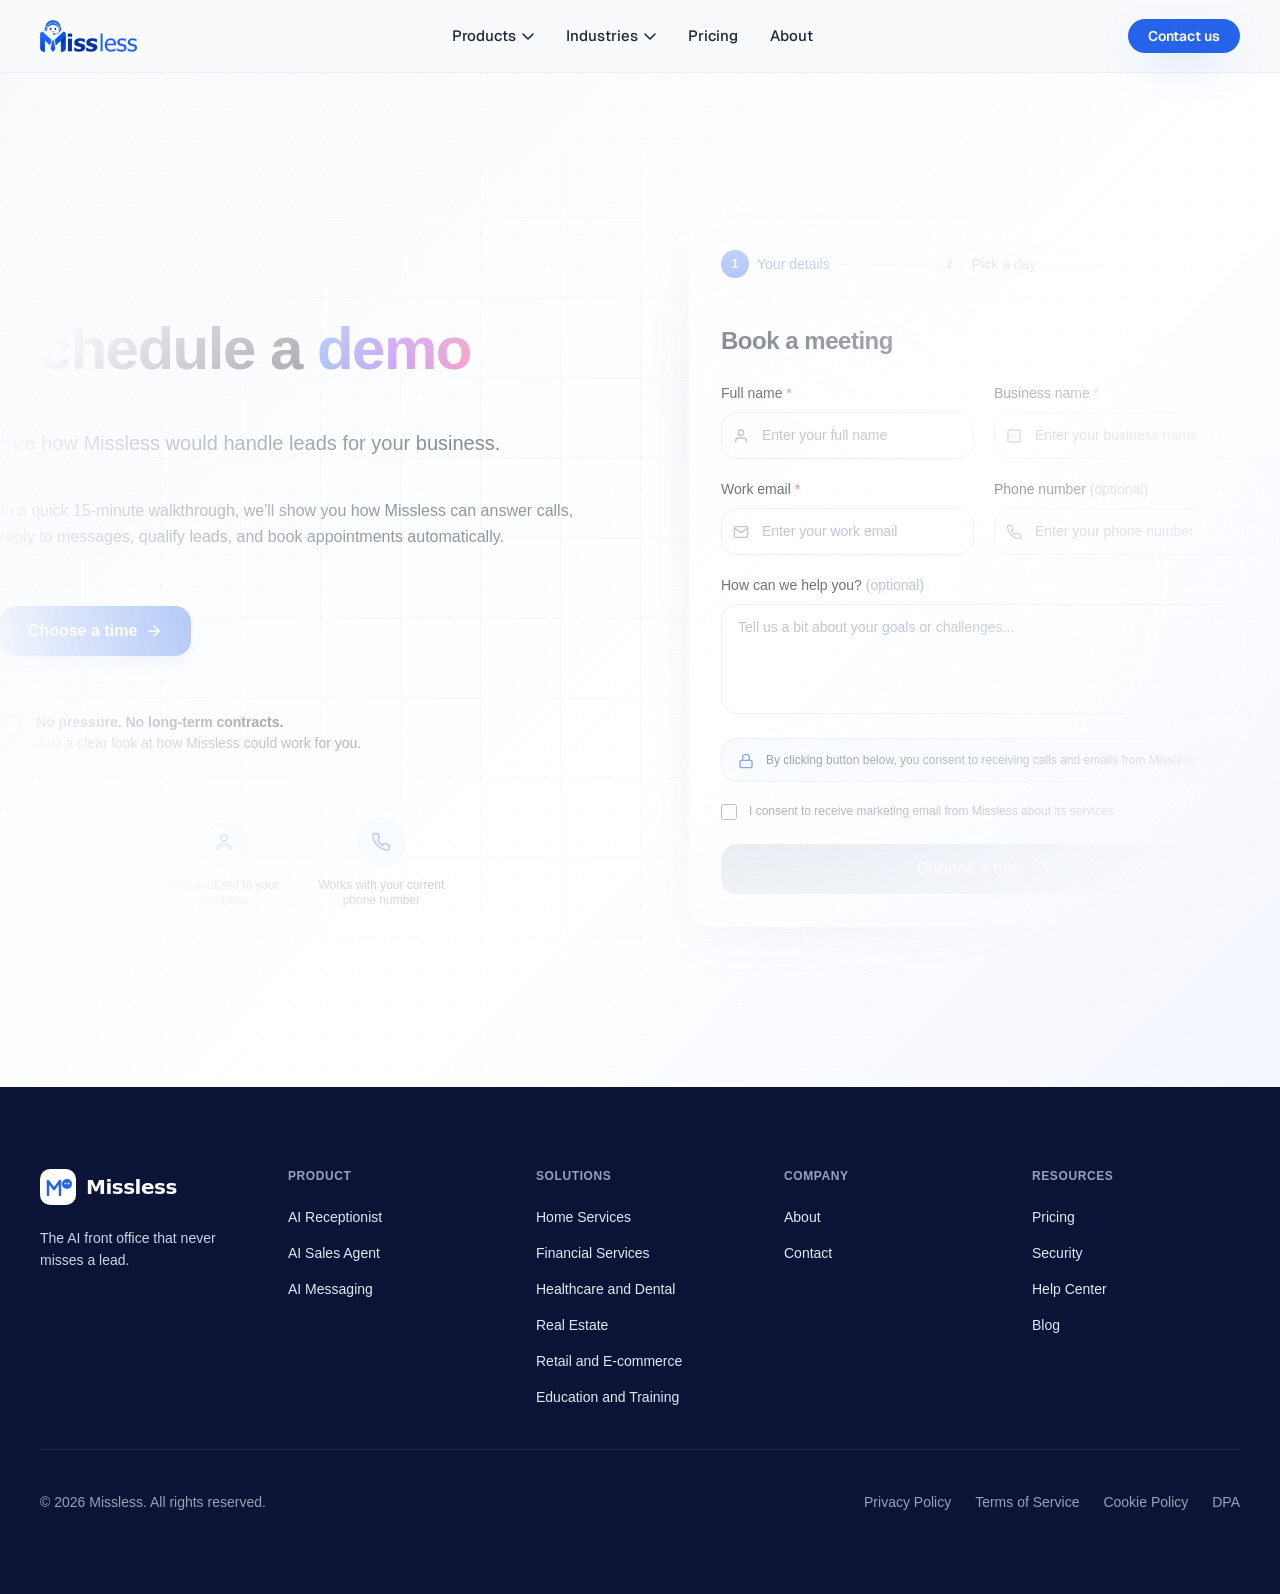
==== commit c611098a: "Make the changes" ====
--- a/AI Automation/book.html
+++ b/AI Automation/book.html
@@ -23,6 +23,15 @@
   <meta name="twitter:image" content="https://missless.com/og/book-a-demo.png" />
 
   <link rel="icon" href="assets/favicon.svg" type="image/svg+xml" />
+
+  <!-- Fonts: Geist (used by the shared navbar) + Inter (used by the booking page body) -->
+  <link rel="preconnect" href="https://fonts.googleapis.com" />
+  <link rel="preconnect" href="https://fonts.gstatic.com" crossorigin />
+  <link rel="stylesheet" href="https://fonts.googleapis.com/css2?family=Geist:wght@300;400;500;600;700;800&family=Instrument+Serif:ital@0;1&display=swap" />
+
+  <!-- Shared stylesheet (navbar, footer, tokens) used by all pages -->
+  <link rel="stylesheet" href="css/style.css" />
+  <!-- Booking page styles (must come after style.css so page-specific rules win) -->
   <link rel="stylesheet" href="css/book.css" />
 
   <!-- JSON-LD structured data -->
@@ -58,99 +67,120 @@
 </head>
 <body>
   <!-- ============================================================
-       NAVBAR
-       ============================================================ -->
-  <header class="navbar">
-    <nav class="navbar__inner" aria-label="Primary">
-      <a href="/" class="navbar__logo" aria-label="Missless home">
-        <svg class="logo" viewBox="0 0 180 40" xmlns="http://www.w3.org/2000/svg" role="img" aria-label="Missless">
-          <rect x="0" y="2" width="36" height="36" rx="10" fill="#2563EB" />
-          <path d="M8 28 V14 L14 22 L20 14 V28" stroke="#FFFFFF" stroke-width="2.5" stroke-linecap="round" stroke-linejoin="round" fill="none" />
-          <circle cx="27" cy="17" r="5" fill="#FFFFFF" />
-          <circle cx="25.5" cy="16.5" r="0.9" fill="#2563EB" />
-          <circle cx="28.5" cy="16.5" r="0.9" fill="#2563EB" />
-          <text x="46" y="27" font-family="Inter, system-ui, sans-serif" font-weight="800" font-size="20" letter-spacing="-0.5" fill="#0F172A">Missless</text>
-        </svg>
+       NAVIGATION — identical structure across all pages
+  ============================================================ -->
+  <header class="nav" id="nav">
+    <div class="nav__inner container">
+      <a class="nav__logo" href="/" aria-label="Missless — home">
+        <img src="assets/logo.png" alt="Missless — AI front office" width="120" height="40" />
       </a>
 
-      <!-- Desktop nav -->
-      <ul class="navbar__menu">
-        <li class="navbar__item navbar__item--has-menu" data-dropdown="products">
-          <button type="button" class="navbar__link" aria-haspopup="true" aria-expanded="false">
+      <nav class="nav__links" aria-label="Primary">
+        <div class="nav__item nav__item--mega" data-mega="products">
+          <button class="nav__link" aria-haspopup="true" aria-expanded="false">
             Products
-            <svg class="icon-chevron" viewBox="0 0 24 24" fill="none" stroke="currentColor" stroke-width="2" stroke-linecap="round" stroke-linejoin="round" aria-hidden="true">
-              <polyline points="6 9 12 15 18 9"></polyline>
-            </svg>
+            <svg aria-hidden="true" viewBox="0 0 12 7" width="12" height="7"><path d="M1 1l5 5 5-5" stroke="currentColor" stroke-width="1.6" fill="none" stroke-linecap="round" stroke-linejoin="round"/></svg>
           </button>
-          <div class="navbar__dropdown" role="menu">
-            <a href="/products/ai-receptionist" role="menuitem">AI Receptionist</a>
-            <a href="/products/ai-sales-agent" role="menuitem">AI Sales Agent</a>
-            <a href="/products/ai-messaging" role="menuitem">AI Messaging</a>
+          <div class="mega" role="menu">
+            <a class="mega__item" href="/ai-receptionist" role="menuitem">
+              <span class="mega__icon mega__icon--blue">
+                <svg viewBox="0 0 24 24" aria-hidden="true"><path fill="currentColor" d="M6.6 10.8a15.2 15.2 0 006.6 6.6l2.2-2.2a1 1 0 011-.25c1.1.36 2.3.55 3.5.55a1 1 0 011 1V20a1 1 0 01-1 1A18 18 0 013 4a1 1 0 011-1h3.5a1 1 0 011 1c0 1.2.2 2.4.55 3.5a1 1 0 01-.25 1L6.6 10.8z"/></svg>
+              </span>
+              <div>
+                <div class="mega__title">AI Receptionist</div>
+                <div class="mega__desc">Answers every inbound call 24/7 with natural conversation.</div>
+              </div>
+              <span class="mega__arrow" aria-hidden="true">→</span>
+            </a>
+            <a class="mega__item" href="/ai-sales-agent" role="menuitem">
+              <span class="mega__icon mega__icon--violet">
+                <svg viewBox="0 0 24 24" aria-hidden="true"><path fill="currentColor" d="M13 2L4 14h7l-1 8 9-12h-7l1-8z"/></svg>
+              </span>
+              <div>
+                <div class="mega__title">AI Sales Agent</div>
+                <div class="mega__desc">Calls new leads in under 60 seconds and books consultations.</div>
+              </div>
+              <span class="mega__arrow" aria-hidden="true">→</span>
+            </a>
+            <a class="mega__item" href="/ai-messaging" role="menuitem">
+              <span class="mega__icon mega__icon--pink">
+                <svg viewBox="0 0 24 24" aria-hidden="true"><path fill="currentColor" d="M4 4h16a2 2 0 012 2v9a2 2 0 01-2 2H8l-4 4V6a2 2 0 012-2z"/></svg>
+              </span>
+              <div>
+                <div class="mega__title">AI Messaging</div>
+                <div class="mega__desc">SMS, web chat, WhatsApp, and email in one intelligent system.</div>
+              </div>
+              <span class="mega__arrow" aria-hidden="true">→</span>
+            </a>
           </div>
-        </li>
-
-        <li class="navbar__item navbar__item--has-menu" data-dropdown="industries">
-          <button type="button" class="navbar__link" aria-haspopup="true" aria-expanded="false">
+        </div>
+
+        <div class="nav__item nav__item--mega" data-mega="industries">
+          <button class="nav__link" aria-haspopup="true" aria-expanded="false">
             Industries
-            <svg class="icon-chevron" viewBox="0 0 24 24" fill="none" stroke="currentColor" stroke-width="2" stroke-linecap="round" stroke-linejoin="round" aria-hidden="true">
-              <polyline points="6 9 12 15 18 9"></polyline>
-            </svg>
+            <svg aria-hidden="true" viewBox="0 0 12 7" width="12" height="7"><path d="M1 1l5 5 5-5" stroke="currentColor" stroke-width="1.6" fill="none" stroke-linecap="round" stroke-linejoin="round"/></svg>
           </button>
-          <div class="navbar__dropdown navbar__dropdown--wide" role="menu">
-            <a href="/industries/home-services" role="menuitem">Home Services</a>
-            <a href="/industries/financial-services" role="menuitem">Financial Services</a>
-            <a href="/industries/healthcare-dental" role="menuitem">Healthcare and Dental</a>
-            <a href="/industries/real-estate" role="menuitem">Real Estate</a>
-            <a href="/industries/retail-ecommerce" role="menuitem">Retail and E-commerce</a>
-            <a href="/industries/education-training" role="menuitem">Education and Training</a>
+          <div class="mega mega--wide" role="menu">
+            <a class="mega__item" href="/solutions/home-services" role="menuitem">
+              <span class="mega__icon mega__icon--blue"><svg viewBox="0 0 24 24" aria-hidden="true"><path fill="currentColor" d="M12 3l9 8h-3v9h-4v-6h-4v6H6v-9H3z"/></svg></span>
+              <div><div class="mega__title">Home Services</div><div class="mega__desc">Win the job before a competitor calls back.</div></div>
+            </a>
+            <a class="mega__item" href="/solutions/financial-services" role="menuitem">
+              <span class="mega__icon mega__icon--violet"><svg viewBox="0 0 24 24" aria-hidden="true"><path fill="currentColor" d="M3 10l9-6 9 6v2H3v-2zm2 4h2v6H5zm4 0h2v6H9zm4 0h2v6h-2zm4 0h2v6h-2z"/></svg></span>
+              <div><div class="mega__title">Financial Services</div><div class="mega__desc">Respond to qualified prospects the moment they raise their hand.</div></div>
+            </a>
+            <a class="mega__item" href="/solutions/healthcare" role="menuitem">
+              <span class="mega__icon mega__icon--pink"><svg viewBox="0 0 24 24" aria-hidden="true"><path fill="currentColor" d="M12 21s-7-4.5-9.5-9.2C.9 8.7 2.8 5 6.2 5 8.2 5 9.6 6 12 8.2 14.4 6 15.8 5 17.8 5c3.4 0 5.3 3.7 3.7 6.8C19 16.5 12 21 12 21z"/></svg></span>
+              <div><div class="mega__title">Healthcare &amp; Dental</div><div class="mega__desc">Handle patient inquiries without pulling staff from care.</div></div>
+            </a>
+            <a class="mega__item" href="/solutions/real-estate" role="menuitem">
+              <span class="mega__icon mega__icon--blue"><svg viewBox="0 0 24 24" aria-hidden="true"><path fill="currentColor" d="M3 21V8l9-5 9 5v13h-6v-6h-6v6z"/></svg></span>
+              <div><div class="mega__title">Real Estate</div><div class="mega__desc">Buyer inquiries, tenant questions, and viewings around the clock.</div></div>
+            </a>
+            <a class="mega__item" href="/solutions/retail" role="menuitem">
+              <span class="mega__icon mega__icon--pink"><svg viewBox="0 0 24 24" aria-hidden="true"><path fill="currentColor" d="M6 6h15l-2 9H8L6 4H3v2zm2 14a2 2 0 11.001-4.001A2 2 0 018 20zm10 0a2 2 0 11.001-4.001A2 2 0 0118 20z"/></svg></span>
+              <div><div class="mega__title">Retail &amp; E-commerce</div><div class="mega__desc">Instant support and product help that recovers abandoned conversations.</div></div>
+            </a>
+            <a class="mega__item" href="/solutions/education" role="menuitem">
+              <span class="mega__icon mega__icon--violet"><svg viewBox="0 0 24 24" aria-hidden="true"><path fill="currentColor" d="M12 3L1 9l11 6 9-4.9V17h2V9zM5 13.2V17l7 4 7-4v-3.8l-7 3.8z"/></svg></span>
+              <div><div class="mega__title">Education &amp; Training</div><div class="mega__desc">Enrollment questions, info requests, and consultation booking.</div></div>
+            </a>
           </div>
-        </li>
-
-        <li class="navbar__item">
-          <a href="/pricing" class="navbar__link">Pricing</a>
-        </li>
-        <li class="navbar__item">
-          <a href="/about" class="navbar__link">About</a>
-        </li>
-      </ul>
-
-      <a href="/contact" class="btn btn--primary navbar__cta">
-        Contact us
-        <svg class="icon-arrow" viewBox="0 0 24 24" fill="none" stroke="currentColor" stroke-width="2" stroke-linecap="round" stroke-linejoin="round" aria-hidden="true">
-          <line x1="5" y1="12" x2="19" y2="12"></line>
-          <polyline points="12 5 19 12 12 19"></polyline>
-        </svg>
-      </a>
-
-      <button type="button" class="navbar__mobile-toggle" id="mobileToggle" aria-label="Open menu" aria-expanded="false">
-        <svg class="icon-menu" viewBox="0 0 24 24" fill="none" stroke="currentColor" stroke-width="2" stroke-linecap="round" stroke-linejoin="round" aria-hidden="true">
-          <line x1="3" y1="12" x2="21" y2="12"></line>
-          <line x1="3" y1="6" x2="21" y2="6"></line>
-          <line x1="3" y1="18" x2="21" y2="18"></line>
-        </svg>
+        </div>
+
+        <a class="nav__link nav__link--plain" href="/pricing">Pricing</a>
+        <a class="nav__link nav__link--plain" href="/about">About</a>
+      </nav>
+
+      <div class="nav__cta">
+        <a class="btn btn--primary-sm" href="/contact">Contact us</a>
+      </div>
+
+      <button class="nav__hamburger" id="navToggle" aria-label="Open menu" aria-expanded="false">
+        <span></span><span></span><span></span>
       </button>
-    </nav>
+    </div>
 
     <!-- Mobile drawer -->
-    <div class="navbar__mobile" id="mobileDrawer" hidden>
-      <details>
+    <div class="mobile-drawer" id="mobileDrawer" aria-hidden="true">
+      <details class="mobile-acc">
         <summary>Products</summary>
-        <a href="/products/ai-receptionist">AI Receptionist</a>
-        <a href="/products/ai-sales-agent">AI Sales Agent</a>
-        <a href="/products/ai-messaging">AI Messaging</a>
+        <a href="/ai-receptionist">AI Receptionist</a>
+        <a href="/ai-sales-agent">AI Sales Agent</a>
+        <a href="/ai-messaging">AI Messaging</a>
       </details>
-      <details>
+      <details class="mobile-acc">
         <summary>Industries</summary>
-        <a href="/industries/home-services">Home Services</a>
-        <a href="/industries/financial-services">Financial Services</a>
-        <a href="/industries/healthcare-dental">Healthcare and Dental</a>
-        <a href="/industries/real-estate">Real Estate</a>
-        <a href="/industries/retail-ecommerce">Retail and E-commerce</a>
-        <a href="/industries/education-training">Education and Training</a>
+        <a href="/solutions/home-services">Home Services</a>
+        <a href="/solutions/financial-services">Financial Services</a>
+        <a href="/solutions/healthcare">Healthcare &amp; Dental</a>
+        <a href="/solutions/real-estate">Real Estate</a>
+        <a href="/solutions/retail">Retail &amp; E-commerce</a>
+        <a href="/solutions/education">Education &amp; Training</a>
       </details>
-      <a href="/pricing" class="navbar__mobile-link">Pricing</a>
-      <a href="/about" class="navbar__mobile-link">About</a>
-      <a href="/contact" class="btn btn--primary navbar__mobile-cta">Contact us</a>
+      <a class="mobile-link" href="/pricing">Pricing</a>
+      <a class="mobile-link" href="/about">About</a>
+      <a class="btn btn--primary" href="/contact" style="margin-top:1rem;width:100%;justify-content:center">Contact us</a>
     </div>
   </header>
 
@@ -492,6 +522,9 @@
     </div>
   </footer>
 
-  <script src="js/book.js"></script>
+  <!-- Shared scripts (navbar, mega menu, mobile drawer) -->
+  <script src="js/main.js" defer></script>
+  <!-- Booking-page scripts (calendar, time grid, form) -->
+  <script src="js/book.js" defer></script>
 </body>
 </html>
--- a/AI Automation/css/style.css
+++ b/AI Automation/css/style.css
@@ -0,0 +1,2119 @@
+/* ============================================================
+   Missless — Production Stylesheet
+   Brand tokens + global resets + every section + responsive
+   ============================================================ */
+
+/* ---------- DESIGN TOKENS ---------- */
+:root {
+  /* Brand */
+  --blue:        #2563EB;
+  --blue-hover:  #1D4ED8;
+  --blue-deep:   #1E3A8A;
+  --blue-light:  #93C5FD;
+  --violet:      #7C3AED;
+  --violet-soft: #8B5CF6;
+  --pink:        #EC4899;
+  --pink-soft:   #D946EF;
+  --coral:       #F97066;
+  --green:       #10B981;
+  --orange:      #F59E0B;
+  --gold:        #F59E0B;
+
+  /* Surfaces */
+  --navy:        #0B1220;
+  --navy-2:      #111A2E;
+  --bg:          #F8FAFC;
+  --bg-tint:     #EFF6FF;
+  --white:       #FFFFFF;
+
+  /* Text */
+  --ink-900: #0F172A;
+  --ink-700: #1F2937;
+  --ink-500: #475569;
+  --ink-400: #64748B;
+  --ink-300: #94A3B8;
+
+  /* Borders */
+  --border:        #E2E8F0;
+  --border-soft:   #EFF1F5;
+
+  /* Soft tints */
+  --tint-blue:   #DBEAFE;
+  --tint-violet: #E9D5FF;
+  --tint-pink:   #FCE7F3;
+  --tint-green:  #D1FAE5;
+  --tint-coral:  #FFE4E0;
+  --tint-orange: #FEF3C7;
+
+  /* Effects */
+  --shadow-sm:  0 1px 2px rgba(15, 23, 42, .04), 0 1px 3px rgba(15, 23, 42, .06);
+  --shadow-md:  0 8px 24px -8px rgba(15, 23, 42, .08), 0 4px 12px rgba(15, 23, 42, .04);
+  --shadow-lg:  0 24px 56px -12px rgba(15, 23, 42, .15), 0 8px 24px rgba(15, 23, 42, .06);
+  --shadow-blue:0 16px 40px -12px rgba(37, 99, 235, .35);
+  --radius-sm:  10px;
+  --radius:     16px;
+  --radius-lg:  22px;
+  --radius-xl:  28px;
+
+  /* Gradients */
+  --grad-bv:    linear-gradient(90deg, #2563EB 0%, #7C3AED 100%);
+  --grad-bvp:   linear-gradient(90deg, #2563EB 0%, #7C3AED 50%, #EC4899 100%);
+  --grad-pv:    linear-gradient(90deg, #EC4899 0%, #7C3AED 100%);
+
+  /* Layout */
+  --container:  1200px;
+  --container-narrow: 980px;
+}
+
+/* ---------- BASE RESETS ---------- */
+*, *::before, *::after { box-sizing: border-box; }
+html { -webkit-text-size-adjust: 100%; scroll-behavior: smooth; }
+body {
+  margin: 0;
+  font-family: "Geist", system-ui, -apple-system, "Segoe UI", sans-serif;
+  font-feature-settings: "cv11", "ss01";
+  color: var(--ink-900);
+  background: var(--bg);
+  line-height: 1.5;
+  -webkit-font-smoothing: antialiased;
+  -moz-osx-font-smoothing: grayscale;
+}
+img { max-width: 100%; height: auto; display: block; }
+a { color: inherit; text-decoration: none; }
+button { font: inherit; color: inherit; background: none; border: 0; cursor: pointer; padding: 0; }
+ul, ol { margin: 0; padding: 0; list-style: none; }
+h1, h2, h3, h4 { margin: 0; letter-spacing: -0.02em; }
+p { margin: 0; }
+.sr-only {
+  position: absolute; width: 1px; height: 1px; padding: 0; margin: -1px;
+  overflow: hidden; clip: rect(0,0,0,0); white-space: nowrap; border: 0;
+}
+
+.container {
+  max-width: var(--container);
+  margin: 0 auto;
+  padding: 0 24px;
+}
+
+/* ---------- UTILITY: COLORED TYPE ---------- */
+.serif { font-family: "Instrument Serif", Georgia, serif; font-style: italic; font-weight: 400; letter-spacing: -0.01em; }
+.text-blue   { color: var(--blue); }
+.text-violet { color: var(--violet); }
+.text-pink   { color: var(--pink); }
+.text-dark   { color: var(--ink-900); }
+.text-gold   { color: var(--gold); }
+.text-blue-l { color: #93C5FD; }
+
+.gradient-bv {
+  background: var(--grad-bv);
+  -webkit-background-clip: text;
+  background-clip: text;
+  color: transparent;
+}
+.gradient-pv {
+  background: var(--grad-pv);
+  -webkit-background-clip: text;
+  background-clip: text;
+  color: transparent;
+}
+.gradient-bvp {
+  background: var(--grad-bvp);
+  -webkit-background-clip: text;
+  background-clip: text;
+  color: transparent;
+}
+
+/* Underline accents (hand-drawn swoosh) */
+.underline-blue,
+.underline-violet,
+.underline-bv {
+  position: relative;
+  white-space: nowrap;
+}
+.underline-blue::after,
+.underline-violet::after,
+.underline-bv::after {
+  content: "";
+  position: absolute;
+  left: 4%;
+  right: 4%;
+  bottom: -0.25em;
+  height: 0.16em;
+  border-radius: 999px;
+  opacity: .9;
+}
+.underline-blue::after   { background: var(--blue); }
+.underline-violet::after { background: var(--violet); }
+.underline-bv::after     { background: var(--grad-bv); }
+
+/* ---------- CHIPS (tinted icon squares) ---------- */
+.chip {
+  display: inline-flex;
+  align-items: center;
+  justify-content: center;
+  width: 40px; height: 40px;
+  border-radius: 12px;
+  flex-shrink: 0;
+}
+.chip svg { width: 20px; height: 20px; }
+.chip--sm { width: 28px; height: 28px; border-radius: 8px; }
+.chip--sm svg { width: 14px; height: 14px; }
+.chip--lg { width: 52px; height: 52px; border-radius: 14px; }
+.chip--lg svg { width: 26px; height: 26px; }
+.chip--xl { width: 62px; height: 62px; border-radius: 16px; }
+.chip--xl svg { width: 30px; height: 30px; }
+
+.chip--blue   { background: var(--tint-blue);   color: var(--blue); }
+.chip--violet { background: var(--tint-violet); color: var(--violet); }
+.chip--pink   { background: var(--tint-pink);   color: var(--pink); }
+.chip--green  { background: var(--tint-green);  color: var(--green); }
+.chip--coral  { background: var(--tint-coral);  color: var(--coral); }
+.chip--orange { background: var(--tint-orange); color: var(--orange); }
+
+/* ---------- BADGES (small section labels) ---------- */
+.badge {
+  display: inline-flex;
+  align-items: center;
+  gap: 8px;
+  padding: 8px 16px;
+  background: var(--tint-blue);
+  color: var(--blue);
+  font-size: 12px;
+  font-weight: 600;
+  letter-spacing: 0.12em;
+  border-radius: 999px;
+  text-transform: uppercase;
+}
+.badge--soft { background: #EFF6FF; }
+.badge--dark { background: #1F2A44; color: var(--violet-soft); }
+.badge--center { margin: 0 auto; }
+.badge__icon { width: 14px; height: 14px; }
+.badge--live {
+  background: rgba(16, 185, 129, .1);
+  color: var(--green);
+  letter-spacing: normal;
+  text-transform: none;
+  font-size: 13px;
+  border: 1px solid rgba(16, 185, 129, .15);
+}
+.badge--live strong { font-weight: 700; }
+.badge__dot {
+  width: 8px; height: 8px; border-radius: 50%;
+  background: var(--green);
+  box-shadow: 0 0 0 4px rgba(16, 185, 129, .15);
+  animation: pulse 1.6s ease-in-out infinite;
+}
+@keyframes pulse {
+  0%, 100% { opacity: 1; transform: scale(1); }
+  50%      { opacity: .6; transform: scale(1.2); }
+}
+
+/* ---------- BUTTONS ---------- */
+.btn {
+  display: inline-flex;
+  align-items: center;
+  justify-content: center;
+  gap: 10px;
+  padding: 14px 24px;
+  border-radius: 999px;
+  font-weight: 600;
+  font-size: 15px;
+  white-space: nowrap;
+  transition: transform .25s ease, box-shadow .25s ease, background .2s ease, color .2s ease;
+  cursor: pointer;
+  line-height: 1;
+}
+.btn svg { width: 18px; height: 18px; }
+.btn:hover { transform: translateY(-2px); }
+.btn--primary {
+  background: var(--blue);
+  color: white;
+  box-shadow: var(--shadow-blue);
+}
+.btn--primary:hover { background: var(--blue-hover); box-shadow: 0 20px 48px -12px rgba(37, 99, 235, .5); }
+.btn--primary-sm {
+  background: var(--blue);
+  color: white;
+  padding: 10px 20px;
+  font-size: 14px;
+  box-shadow: var(--shadow-blue);
+}
+.btn--primary-sm:hover { background: var(--blue-hover); }
+.btn--outline {
+  background: white;
+  color: var(--ink-900);
+  border: 1px solid var(--border);
+  box-shadow: var(--shadow-sm);
+}
+.btn--outline:hover { border-color: var(--blue); color: var(--blue); }
+.btn--ghost-sm {
+  padding: 10px 16px;
+  font-size: 14px;
+  color: var(--ink-700);
+}
+.btn--ghost-sm:hover { color: var(--blue); }
+.btn--white-pill {
+  background: white;
+  color: var(--blue);
+  font-weight: 600;
+}
+.btn--outline-white {
+  background: transparent;
+  color: white;
+  border: 1.5px solid rgba(255,255,255,.4);
+}
+.btn--outline-white:hover { border-color: white; background: rgba(255,255,255,.05); }
+.btn--halo { box-shadow: 0 0 0 0 rgba(255,255,255,.4), 0 16px 40px -12px rgba(255,255,255,.3); animation: halo 2.6s ease-in-out infinite; }
+@keyframes halo {
+  0%, 100% { box-shadow: 0 0 0 0 rgba(255,255,255,.35), 0 16px 40px -12px rgba(255,255,255,.3); }
+  50%      { box-shadow: 0 0 0 14px rgba(255,255,255,0),  0 20px 48px -8px rgba(255,255,255,.5); }
+}
+.btn__play, .btn__cal { color: var(--blue); }
+.btn--outline-white .btn__play, .btn--outline-white .btn__cal { color: white; }
+
+/* ---------- REVEAL ANIMATIONS ---------- */
+.reveal {
+  opacity: 0;
+  transform: translateY(18px);
+  transition: opacity .8s ease, transform .8s cubic-bezier(.2,.7,.2,1);
+  transition-delay: calc(var(--d, 0) * 1ms);
+}
+.reveal.is-in {
+  opacity: 1;
+  transform: translateY(0);
+}
+@media (prefers-reduced-motion: reduce) {
+  .reveal, .reveal.is-in { opacity: 1 !important; transform: none !important; transition: none !important; }
+  .badge__dot, .btn--halo, .donut__ring { animation: none !important; }
+  .waveform span { animation: none !important; }
+}
+
+/* ============================================================
+   NAVIGATION
+============================================================ */
+.nav {
+  position: sticky;
+  top: 0;
+  z-index: 50;
+  background: rgba(248, 250, 252, .85);
+  backdrop-filter: saturate(180%) blur(14px);
+  -webkit-backdrop-filter: saturate(180%) blur(14px);
+  border-bottom: 1px solid rgba(226, 232, 240, .6);
+  font-family: "Geist", system-ui, -apple-system, "Segoe UI", sans-serif;
+  color: var(--ink-900);
+}
+.nav__inner {
+  display: flex;
+  align-items: center;
+  justify-content: space-between;
+  gap: 24px;
+  height: 72px;
+}
+.nav__logo img { height: 32px; width: auto; }
+.nav__links {
+  display: flex;
+  align-items: center;
+  gap: 4px;
+  flex: 1;
+  justify-content: center;
+}
+.nav__item { position: relative; }
+.nav__link {
+  display: inline-flex;
+  align-items: center;
+  gap: 6px;
+  padding: 10px 14px;
+  font-size: 15px;
+  font-weight: 500;
+  color: var(--ink-700);
+  border-radius: 10px;
+  transition: color .2s, background .2s;
+}
+.nav__link:hover { color: var(--blue); background: rgba(37,99,235,.06); }
+.nav__link svg { transition: transform .25s ease; }
+.nav__item--mega:hover .nav__link svg,
+.nav__item--mega:focus-within .nav__link svg { transform: rotate(180deg); }
+
+.nav__cta { display: inline-flex; align-items: center; gap: 8px; }
+
+/* Scoped overrides — keep nav buttons pill-shaped on any page,
+   even if a page-specific stylesheet redefines `.btn` */
+.nav .btn,
+.nav .btn--primary-sm,
+.nav .btn--ghost-sm,
+.mobile-drawer .btn,
+.mobile-drawer .btn--primary {
+  border-radius: 999px;
+}
+
+/* Hamburger */
+.nav__hamburger {
+  display: none;
+  width: 40px; height: 40px;
+  flex-direction: column;
+  justify-content: center;
+  align-items: center;
+  gap: 5px;
+  border-radius: 10px;
+}
+.nav__hamburger span {
+  display: block;
+  width: 20px; height: 2px;
+  background: var(--ink-700);
+  border-radius: 2px;
+  transition: transform .25s, opacity .25s;
+}
+.nav__hamburger[aria-expanded="true"] span:nth-child(1) { transform: translateY(7px) rotate(45deg); }
+.nav__hamburger[aria-expanded="true"] span:nth-child(2) { opacity: 0; }
+.nav__hamburger[aria-expanded="true"] span:nth-child(3) { transform: translateY(-7px) rotate(-45deg); }
+
+/* Mega menu */
+.mega {
+  position: absolute;
+  top: calc(100% + 8px);
+  left: 50%;
+  transform: translateX(-50%) translateY(-6px);
+  background: white;
+  border: 1px solid var(--border);
+  border-radius: var(--radius);
+  box-shadow: var(--shadow-lg);
+  padding: 12px;
+  display: grid;
+  gap: 4px;
+  width: 380px;
+  opacity: 0;
+  visibility: hidden;
+  transition: opacity .2s, transform .2s, visibility .2s;
+  z-index: 60;
+}
+.mega--wide { width: 720px; grid-template-columns: 1fr 1fr; }
+.nav__item--mega:hover .mega,
+.nav__item--mega:focus-within .mega {
+  opacity: 1;
+  visibility: visible;
+  transform: translateX(-50%) translateY(0);
+}
+.mega__item {
+  display: grid;
+  grid-template-columns: 44px 1fr auto;
+  gap: 12px;
+  align-items: center;
+  padding: 12px;
+  border-radius: 12px;
+  transition: background .2s;
+}
+.mega__item:hover { background: var(--bg-tint); }
+.mega__icon {
+  width: 40px; height: 40px;
+  border-radius: 10px;
+  display: inline-flex;
+  align-items: center;
+  justify-content: center;
+}
+.mega__icon svg { width: 20px; height: 20px; }
+.mega__icon--blue   { background: var(--tint-blue);   color: var(--blue); }
+.mega__icon--violet { background: var(--tint-violet); color: var(--violet); }
+.mega__icon--pink   { background: var(--tint-pink);   color: var(--pink); }
+.mega__title { font-weight: 600; font-size: 14px; color: var(--ink-900); }
+.mega__desc { font-size: 13px; color: var(--ink-500); line-height: 1.4; }
+.mega__arrow {
+  color: var(--ink-300);
+  font-size: 18px;
+  transition: transform .2s, color .2s;
+}
+.mega__item:hover .mega__arrow { transform: translateX(4px); color: var(--blue); }
+
+/* Mobile drawer */
+.mobile-drawer {
+  display: none;
+  position: absolute;
+  top: 100%;
+  left: 0; right: 0;
+  background: white;
+  border-bottom: 1px solid var(--border);
+  padding: 16px 24px 24px;
+  flex-direction: column;
+  gap: 4px;
+  box-shadow: var(--shadow-md);
+}
+.mobile-drawer.is-open { display: flex; }
+.mobile-link, .mobile-acc summary {
+  display: block;
+  padding: 12px 4px;
+  font-size: 16px;
+  font-weight: 500;
+  color: var(--ink-900);
+  border-bottom: 1px solid var(--border-soft);
+  cursor: pointer;
+  list-style: none;
+}
+.mobile-acc summary::-webkit-details-marker { display: none; }
+.mobile-acc summary::after {
+  content: "+";
+  float: right;
+  color: var(--blue);
+  font-size: 20px;
+  line-height: 1;
+}
+.mobile-acc[open] summary::after { content: "−"; }
+.mobile-acc a {
+  display: block;
+  padding: 8px 16px;
+  font-size: 14px;
+  color: var(--ink-500);
+}
+.mobile-acc a:hover { color: var(--blue); }
+
+/* ============================================================
+   SECTION 1 — HERO
+============================================================ */
+.hero {
+  position: relative;
+  padding: 64px 0 80px;
+  overflow: hidden;
+}
+.hero__bg {
+  position: absolute;
+  inset: 0;
+  pointer-events: none;
+  z-index: 0;
+}
+.hero__glow {
+  position: absolute;
+  border-radius: 50%;
+  filter: blur(80px);
+  opacity: .35;
+}
+.hero__glow--a {
+  width: 520px; height: 520px;
+  background: radial-gradient(circle, #DBEAFE 0%, transparent 70%);
+  top: -120px; right: -80px;
+}
+.hero__glow--b {
+  width: 480px; height: 480px;
+  background: radial-gradient(circle, #E9D5FF 0%, transparent 70%);
+  bottom: 0; right: 120px;
+  opacity: .25;
+}
+.hero__grid {
+  position: absolute;
+  inset: 0;
+  background-image:
+    linear-gradient(to right, rgba(15,23,42,.04) 1px, transparent 1px),
+    linear-gradient(to bottom, rgba(15,23,42,.04) 1px, transparent 1px);
+  background-size: 80px 80px;
+  mask-image: radial-gradient(ellipse at center, black 30%, transparent 75%);
+  -webkit-mask-image: radial-gradient(ellipse at center, black 30%, transparent 75%);
+  opacity: .6;
+}
+.hero__inner {
+  display: grid;
+  grid-template-columns: 1fr 1.05fr;
+  gap: 64px;
+  align-items: center;
+  position: relative;
+  z-index: 2;
+}
+.hero__left { display: flex; flex-direction: column; gap: 24px; }
+.hero__title {
+  font-size: clamp(40px, 5.5vw, 76px);
+  font-weight: 700;
+  line-height: 1.04;
+  letter-spacing: -0.035em;
+  color: var(--ink-900);
+}
+.hero__title .serif { font-size: 1.02em; display: inline-block; }
+.hero__again { display: block; }
+.hero__sub {
+  font-size: clamp(16px, 1.2vw, 18px);
+  color: var(--ink-500);
+  max-width: 520px;
+  line-height: 1.5;
+}
+.hero__cta { display: flex; gap: 12px; flex-wrap: wrap; }
+.hero__trust {
+  display: flex;
+  gap: 32px;
+  flex-wrap: wrap;
+  margin-top: 8px;
+}
+.hero__trust li {
+  display: flex;
+  align-items: center;
+  gap: 10px;
+  font-size: 14px;
+  color: var(--ink-500);
+  font-weight: 500;
+}
+.hero__trust .chip { width: 32px; height: 32px; border-radius: 9px; }
+.hero__trust .chip svg { width: 16px; height: 16px; }
+
+/* Hero — right column (call card + floating cards) */
+.hero__right {
+  position: relative;
+  min-height: 480px;
+}
+.call-card {
+  background: white;
+  border-radius: var(--radius-lg);
+  padding: 24px;
+  box-shadow: var(--shadow-lg);
+  border: 1px solid #EAEFF5;
+  position: relative;
+  z-index: 3;
+  max-width: 460px;
+  margin-left: auto;
+}
+.call-card__head {
+  display: flex;
+  align-items: center;
+  gap: 12px;
+  padding-bottom: 16px;
+  border-bottom: 1px solid var(--border-soft);
+}
+.call-card__avatar {
+  width: 38px; height: 38px;
+  border-radius: 10px;
+  background: var(--blue);
+  display: inline-flex;
+  align-items: center;
+  justify-content: center;
+  overflow: hidden;
+  flex-shrink: 0;
+}
+.call-card__avatar img { filter: brightness(0) invert(1); }
+.call-card__meta { flex: 1; min-width: 0; }
+.call-card__title { font-weight: 600; font-size: 14px; color: var(--ink-900); }
+.call-card__num { font-size: 13px; color: var(--ink-400); }
+
+.pill {
+  display: inline-flex;
+  align-items: center;
+  gap: 6px;
+  font-size: 12px;
+  font-weight: 600;
+  padding: 4px 10px;
+  border-radius: 999px;
+}
+.pill--live { background: var(--tint-blue); color: var(--blue); }
+.pill--blue { background: var(--tint-blue); color: var(--blue); }
+.pill__dot {
+  width: 6px; height: 6px;
+  border-radius: 50%;
+  background: var(--blue);
+  animation: pulse 1.6s ease-in-out infinite;
+}
+
+/* Waveform */
+.waveform {
+  display: flex;
+  align-items: center;
+  gap: 3px;
+  height: 44px;
+  padding: 16px 0;
+}
+.waveform--lg { height: 60px; flex: 1; padding: 0; }
+.waveform--md { height: 36px; }
+.waveform--mini { height: 16px; padding: 0; gap: 2px; }
+.waveform span {
+  display: block;
+  width: 3px;
+  border-radius: 2px;
+  background: var(--blue);
+  animation: wave 1.2s ease-in-out infinite;
+  flex: 1;
+  min-height: 4px;
+}
+.waveform--gradient span {
+  background: linear-gradient(180deg, var(--blue) 0%, var(--violet) 100%);
+}
+.waveform span:nth-child(1)  { animation-delay: 0.0s;  }
+.waveform span:nth-child(2)  { animation-delay: 0.08s; }
+.waveform span:nth-child(3)  { animation-delay: 0.16s; }
+.waveform span:nth-child(4)  { animation-delay: 0.24s; }
+.waveform span:nth-child(5)  { animation-delay: 0.32s; }
+.waveform span:nth-child(6)  { animation-delay: 0.40s; }
+.waveform span:nth-child(7)  { animation-delay: 0.48s; }
+.waveform span:nth-child(8)  { animation-delay: 0.56s; }
+.waveform span:nth-child(9)  { animation-delay: 0.64s; }
+.waveform span:nth-child(10) { animation-delay: 0.72s; }
+.waveform span:nth-child(11) { animation-delay: 0.05s; }
+.waveform span:nth-child(12) { animation-delay: 0.15s; }
+.waveform span:nth-child(13) { animation-delay: 0.25s; }
+.waveform span:nth-child(14) { animation-delay: 0.35s; }
+.waveform span:nth-child(15) { animation-delay: 0.45s; }
+.waveform span:nth-child(16) { animation-delay: 0.55s; }
+.waveform span:nth-child(17) { animation-delay: 0.65s; }
+.waveform span:nth-child(18) { animation-delay: 0.75s; }
+.waveform span:nth-child(19) { animation-delay: 0.10s; }
+.waveform span:nth-child(20) { animation-delay: 0.20s; }
+.waveform span:nth-child(21) { animation-delay: 0.30s; }
+.waveform span:nth-child(22) { animation-delay: 0.40s; }
+.waveform span:nth-child(23) { animation-delay: 0.50s; }
+.waveform span:nth-child(24) { animation-delay: 0.60s; }
+.waveform span:nth-child(25) { animation-delay: 0.70s; }
+.waveform span:nth-child(26) { animation-delay: 0.80s; }
+.waveform span:nth-child(27) { animation-delay: 0.10s; }
+.waveform span:nth-child(28) { animation-delay: 0.25s; }
+.waveform span:nth-child(29) { animation-delay: 0.40s; }
+.waveform span:nth-child(30) { animation-delay: 0.55s; }
+.waveform span:nth-child(31) { animation-delay: 0.70s; }
+.waveform span:nth-child(32) { animation-delay: 0.85s; }
+.waveform span:nth-child(33) { animation-delay: 0.10s; }
+.waveform span:nth-child(34) { animation-delay: 0.30s; }
+.waveform span:nth-child(35) { animation-delay: 0.50s; }
+@keyframes wave {
+  0%, 100% { height: 25%; }
+  50%      { height: 100%; }
+}
+
+/* Bubbles */
+.bubble {
+  margin: 12px 0;
+  padding: 10px 14px;
+  border-radius: 14px;
+  max-width: 86%;
+  font-size: 14px;
+  line-height: 1.4;
+}
+.bubble__role { font-size: 10px; font-weight: 600; letter-spacing: 0.1em; opacity: .7; margin-bottom: 4px; }
+.bubble--caller { background: #F1F5F9; color: var(--ink-700); border-bottom-left-radius: 4px; }
+.bubble--ai     { background: var(--blue); color: white; margin-left: auto; border-bottom-right-radius: 4px; }
+.bubble--ai .bubble__role { color: rgba(255,255,255,.85); }
+
+.booked {
+  margin-top: 12px;
+  background: var(--tint-green);
+  border-left: 3px solid var(--green);
+  border-radius: 10px;
+  padding: 12px 14px;
+  display: flex;
+  align-items: center;
+  gap: 12px;
+  animation: slideIn .6s ease 1s both;
+}
+.booked__icon {
+  width: 28px; height: 28px;
+  border-radius: 50%;
+  background: var(--green);
+  display: inline-flex;
+  align-items: center;
+  justify-content: center;
+  flex-shrink: 0;
+}
+.booked__icon svg { width: 16px; height: 16px; }
+.booked__title { font-weight: 600; font-size: 14px; color: #065F46; }
+.booked__sub { font-size: 12px; color: #047857; }
+@keyframes slideIn {
+  from { opacity: 0; transform: translateY(8px); }
+  to   { opacity: 1; transform: translateY(0); }
+}
+
+/* Floating proof cards */
+.float-card {
+  position: absolute;
+  background: white;
+  border-radius: 16px;
+  padding: 16px 18px;
+  box-shadow: var(--shadow-md);
+  border: 1px solid var(--border-soft);
+  z-index: 4;
+  animation: float 6s ease-in-out infinite;
+  min-width: 145px;
+}
+.float-card .chip { margin-bottom: 8px; width: 36px; height: 36px; }
+.float-card .chip svg { width: 18px; height: 18px; }
+.float-card__value {
+  font-size: 24px;
+  font-weight: 700;
+  color: var(--ink-900);
+  letter-spacing: -0.02em;
+  line-height: 1;
+}
+.float-card__label {
+  font-size: 12px;
+  color: var(--ink-500);
+  margin-top: 4px;
+  line-height: 1.3;
+}
+.float-card--clock   { top: 60px;  left: 0; animation-delay: 0s; }
+.float-card--percent { top: 220px; right: -10px; animation-delay: -2s; }
+.float-card--247     { bottom: 30px; left: 30px; animation-delay: -4s; }
+@keyframes float {
+  0%, 100% { transform: translateY(0); }
+  50%      { transform: translateY(-10px); }
+}
+
+/* Trusted-by strip */
+.trustbar {
+  margin-top: 64px;
+  background: white;
+  border: 1px solid var(--border-soft);
+  border-radius: var(--radius-lg);
+  padding: 22px 28px;
+  display: grid;
+  grid-template-columns: 220px 1fr;
+  gap: 32px;
+  align-items: center;
+  box-shadow: var(--shadow-sm);
+}
+.trustbar__label {
+  font-size: 13px;
+  font-weight: 500;
+  color: var(--ink-500);
+  line-height: 1.3;
+  border-right: 1px solid var(--border-soft);
+  padding-right: 24px;
+}
+.trustbar__list {
+  display: flex;
+  justify-content: space-between;
+  flex-wrap: wrap;
+  gap: 16px 28px;
+  align-items: center;
+}
+.trustbar__list li {
+  display: flex;
+  align-items: center;
+  gap: 10px;
+  font-size: 14px;
+  font-weight: 500;
+  color: var(--ink-700);
+}
+.ti {
+  display: inline-flex;
+  align-items: center;
+  justify-content: center;
+  width: 30px; height: 30px;
+  color: var(--ink-400);
+}
+.ti svg { width: 22px; height: 22px; }
+.trustbar__more { color: var(--ink-400); font-style: italic; }
+
+/* ============================================================
+   SECTION TITLES — shared
+============================================================ */
+.section-title {
+  font-size: clamp(32px, 4vw, 56px);
+  font-weight: 700;
+  line-height: 1.08;
+  letter-spacing: -0.035em;
+  color: var(--ink-900);
+  margin-top: 18px;
+}
+.section-title--xl { font-size: clamp(36px, 4.4vw, 60px); }
+.section-title--center { text-align: center; }
+.section-sub {
+  font-size: clamp(15px, 1.1vw, 17px);
+  color: var(--ink-500);
+  margin-top: 18px;
+  max-width: 640px;
+  line-height: 1.6;
+}
+.section-sub--center { text-align: center; margin-left: auto; margin-right: auto; }
+
+/* ============================================================
+   SECTION 2 — HEAR IT IN ACTION
+============================================================ */
+.hear { padding: 100px 0 80px; }
+.hear__grid {
+  display: grid;
+  grid-template-columns: 1fr 1.1fr;
+  gap: 56px;
+  align-items: center;
+}
+.hear__left { display: flex; flex-direction: column; gap: 22px; align-items: flex-start; }
+.hear__cta { display: flex; gap: 12px; flex-wrap: wrap; }
+.hear__trust { display: flex; gap: 20px; flex-wrap: wrap; }
+.hear__trust li {
+  display: flex;
+  align-items: center;
+  gap: 12px;
+}
+.hear__trust .chip { width: 36px; height: 36px; }
+.hear__trust .chip svg { width: 18px; height: 18px; }
+.hear__trust strong { display: block; font-weight: 600; font-size: 14px; color: var(--ink-900); }
+.hear__trust span { font-size: 13px; color: var(--ink-500); }
+
+/* Player card */
+.player-card {
+  background: white;
+  border-radius: var(--radius-xl);
+  padding: 28px;
+  box-shadow: var(--shadow-lg);
+  border: 1px solid var(--border-soft);
+}
+.player-card__head { font-weight: 600; font-size: 15px; margin-bottom: 16px; }
+.industry-pills {
+  display: grid;
+  grid-template-columns: repeat(4, 1fr);
+  gap: 8px;
+  margin-bottom: 20px;
+}
+.ipill {
+  display: inline-flex;
+  align-items: center;
+  gap: 6px;
+  padding: 10px 12px;
+  background: var(--bg);
+  color: var(--ink-700);
+  border-radius: 999px;
+  font-size: 13px;
+  font-weight: 500;
+  border: 1px solid var(--border-soft);
+  transition: background .2s, color .2s, border-color .2s;
+  justify-content: center;
+}
+.ipill svg { width: 14px; height: 14px; flex-shrink: 0; }
+.ipill:hover { border-color: var(--blue); color: var(--blue); }
+.ipill.is-active {
+  background: var(--blue);
+  color: white;
+  border-color: var(--blue);
+}
+.player {
+  background: #F8FAFC;
+  border-radius: 18px;
+  padding: 20px;
+  border: 1px solid var(--border-soft);
+}
+.player__head {
+  display: flex;
+  justify-content: space-between;
+  align-items: center;
+  margin-bottom: 16px;
+  font-size: 14px;
+  color: var(--ink-500);
+}
+.player__row {
+  display: grid;
+  grid-template-columns: auto 1fr auto;
+  gap: 20px;
+  align-items: center;
+}
+.play-btn {
+  width: 64px; height: 64px;
+  border-radius: 50%;
+  background: var(--blue);
+  display: inline-flex;
+  align-items: center;
+  justify-content: center;
+  flex-shrink: 0;
+  box-shadow: var(--shadow-blue);
+  transition: transform .2s;
+}
+.play-btn:hover { transform: scale(1.05); }
+.play-btn svg { width: 26px; height: 26px; margin-left: 3px; }
+.checklist {
+  display: flex;
+  flex-direction: column;
+  gap: 6px;
+  font-size: 13px;
+  color: var(--ink-700);
+}
+.checklist li {
+  display: flex;
+  align-items: center;
+  gap: 6px;
+}
+.checklist li span {
+  width: 16px; height: 16px;
+  border-radius: 50%;
+  background: var(--blue);
+  color: white;
+  font-size: 10px;
+  display: inline-flex;
+  align-items: center;
+  justify-content: center;
+  flex-shrink: 0;
+}
+.player__foot {
+  text-align: left;
+  margin-top: 10px;
+  font-size: 13px;
+  color: var(--ink-400);
+}
+.player-card__foot {
+  margin-top: 16px;
+  padding: 12px 16px;
+  background: #F8FAFC;
+  border-radius: 12px;
+  display: flex;
+  justify-content: space-between;
+  align-items: center;
+  font-size: 13px;
+  color: var(--ink-500);
+  border: 1px solid var(--border-soft);
+}
+.player-card__foot span:first-child { display: inline-flex; align-items: center; gap: 8px; }
+.player-card__foot svg { color: var(--blue); }
+.waveform--mini span { background: var(--blue); }
+
+/* Dark stats bar */
+.darkstats {
+  margin-top: 56px;
+  background: var(--navy);
+  border-radius: var(--radius-lg);
+  padding: 28px 36px;
+  display: grid;
+  grid-template-columns: repeat(3, 1fr);
+  gap: 24px;
+  color: white;
+  position: relative;
+  overflow: hidden;
+}
+.darkstats::before {
+  content: "";
+  position: absolute;
+  inset: 0;
+  background:
+    radial-gradient(circle at 0% 50%, rgba(37,99,235,.15) 0%, transparent 50%),
+    radial-gradient(circle at 100% 50%, rgba(236,72,153,.1) 0%, transparent 50%);
+  pointer-events: none;
+}
+.darkstats__item {
+  position: relative;
+  display: flex;
+  align-items: center;
+  gap: 16px;
+}
+.darkstats__value {
+  font-size: 28px;
+  font-weight: 700;
+  letter-spacing: -0.025em;
+  line-height: 1;
+}
+.darkstats__label {
+  font-size: 13px;
+  color: rgba(255,255,255,.65);
+  margin-top: 4px;
+  line-height: 1.35;
+}
+
+/* ============================================================
+   SECTION 3 — HIDDEN TAX
+============================================================ */
+.hidden-tax { padding: 80px 0; }
+.hidden-tax__grid {
+  display: grid;
+  grid-template-columns: 1fr 1.1fr;
+  gap: 56px;
+  align-items: start;
+}
+.hidden-tax__left { display: flex; flex-direction: column; gap: 22px; }
+.reasons { display: flex; flex-direction: column; gap: 20px; margin-top: 8px; }
+.reasons li {
+  display: grid;
+  grid-template-columns: 44px 1fr;
+  gap: 16px;
+  align-items: flex-start;
+  color: var(--ink-500);
+  font-size: 15px;
+  line-height: 1.55;
+}
+.reasons li strong { color: var(--ink-900); font-weight: 600; }
+.reasons li .chip { width: 40px; height: 40px; }
+
+.violet-highlight {
+  background: var(--tint-violet);
+  border-radius: 14px;
+  padding: 18px 22px;
+  display: flex;
+  align-items: center;
+  gap: 14px;
+  font-size: 14px;
+  color: var(--ink-700);
+  line-height: 1.5;
+  border: 1px solid #DDD6FE;
+}
+.vh-spark {
+  width: 32px; height: 32px;
+  border-radius: 10px;
+  background: var(--violet);
+  color: white;
+  display: inline-flex;
+  align-items: center;
+  justify-content: center;
+  flex-shrink: 0;
+}
+.vh-spark svg { width: 16px; height: 16px; }
+
+.stats-card {
+  background: white;
+  border-radius: var(--radius-xl);
+  padding: 32px;
+  box-shadow: var(--shadow-md);
+  border: 1px solid var(--border-soft);
+}
+.stats-card__title { font-weight: 600; font-size: 15px; margin-bottom: 24px; }
+.stats-card__row {
+  display: grid;
+  grid-template-columns: 200px 1fr;
+  gap: 32px;
+  align-items: center;
+}
+.donut {
+  position: relative;
+  width: 200px; height: 200px;
+  margin: 0 auto;
+}
+.donut__svg { width: 100%; height: 100%; }
+.donut__ring {
+  transition: stroke-dashoffset 1.6s cubic-bezier(.2,.7,.2,1);
+}
+.donut.is-anim .donut__ring {
+  stroke-dashoffset: 200; /* roughly 40% of circumference 502.65 */
+}
+.donut__center {
+  position: absolute;
+  inset: 0;
+  display: flex;
+  flex-direction: column;
+  align-items: center;
+  justify-content: center;
+}
+.donut__top, .donut__bot {
+  font-size: 30px;
+  font-weight: 700;
+  background: var(--grad-bv);
+  -webkit-background-clip: text;
+  background-clip: text;
+  color: transparent;
+  letter-spacing: -0.025em;
+  line-height: 1;
+}
+.donut__sep {
+  font-size: 14px;
+  color: var(--ink-400);
+  margin: 4px 0;
+}
+.reasons-grid {
+  display: grid;
+  grid-template-columns: 1fr;
+  gap: 14px;
+}
+.reasons-grid li {
+  display: flex;
+  align-items: center;
+  gap: 12px;
+}
+.reasons-grid li strong { display: block; font-weight: 600; color: var(--ink-900); font-size: 14px; }
+.reasons-grid li span:not(.chip) { font-size: 13px; color: var(--ink-500); }
+.stats-card__caption {
+  text-align: center;
+  margin-top: 20px;
+  font-size: 13px;
+  color: var(--ink-500);
+}
+.outcomes {
+  margin-top: 16px;
+  background: white;
+  border-radius: var(--radius);
+  padding: 20px 24px;
+  display: grid;
+  grid-template-columns: repeat(3, 1fr);
+  gap: 20px;
+  box-shadow: var(--shadow-sm);
+  border: 1px solid var(--border-soft);
+}
+.outcomes__item {
+  display: flex;
+  align-items: center;
+  gap: 12px;
+}
+.outcomes__item strong { display: block; font-weight: 600; font-size: 14px; color: var(--ink-900); }
+.outcomes__item span:not(.chip) { font-size: 12px; color: var(--ink-500); line-height: 1.35; display: block; margin-top: 2px; }
+
+/* ============================================================
+   SECTION 4 — SOLUTION
+============================================================ */
+.solution {
+  padding: 100px 0;
+  text-align: center;
+  background:
+    radial-gradient(circle at 50% 0%, var(--tint-blue) 0%, transparent 60%);
+}
+.solution__inner { display: flex; flex-direction: column; align-items: center; gap: 18px; }
+.pillars {
+  display: flex;
+  gap: 56px;
+  margin-top: 40px;
+  flex-wrap: wrap;
+  justify-content: center;
+}
+.pillars__item {
+  display: flex;
+  flex-direction: column;
+  align-items: center;
+  gap: 12px;
+  min-width: 180px;
+}
+.pillars__item strong { font-size: 16px; font-weight: 600; color: var(--ink-900); }
+.pillars__divider {
+  width: 1px;
+  height: 80px;
+  background: var(--border);
+}
+
+/* ============================================================
+   SECTION 5 — HOW IT WORKS
+============================================================ */
+.howit {
+  padding: 100px 0;
+  background:
+    radial-gradient(circle at 80% 30%, var(--tint-pink) 0%, transparent 50%),
+    radial-gradient(circle at 20% 70%, var(--tint-violet) 0%, transparent 50%),
+    var(--bg);
+}
+.howit__head {
+  display: flex;
+  flex-direction: column;
+  align-items: center;
+  gap: 18px;
+  margin-bottom: 48px;
+}
+
+.flow {
+  display: grid;
+  grid-template-columns: 1fr 1.3fr 1fr;
+  gap: 24px;
+  align-items: stretch;
+  position: relative;
+  min-height: 480px;
+}
+.flow__inputs, .flow__outputs {
+  display: flex;
+  flex-direction: column;
+  gap: 16px;
+  justify-content: center;
+}
+.flow__inputs li, .flow__outputs li {
+  background: white;
+  border-radius: 14px;
+  padding: 14px 18px;
+  display: flex;
+  align-items: center;
+  gap: 12px;
+  box-shadow: var(--shadow-sm);
+  border: 1px solid var(--border-soft);
+  font-size: 14px;
+  font-weight: 600;
+  color: var(--ink-900);
+}
+.flow__inputs li .chip, .flow__outputs li .chip { width: 36px; height: 36px; }
+.flow__inputs li .chip svg, .flow__outputs li .chip svg { width: 18px; height: 18px; }
+.flow__outputs li { flex-direction: row; }
+.flow__outputs li > div { flex: 1; }
+.flow__outputs strong { display: block; font-weight: 600; font-size: 14px; }
+.flow__outputs span:not(.chip) { font-size: 12px; color: var(--ink-500); font-weight: 400; display: block; margin-top: 2px; }
+
+.flow__hub {
+  position: relative;
+  display: flex;
+  flex-direction: column;
+  align-items: center;
+  justify-content: center;
+}
+.flow__hub-glow {
+  position: absolute;
+  width: 280px; height: 280px;
+  background:
+    radial-gradient(circle, rgba(139,92,246,.25) 0%, rgba(236,72,153,.1) 40%, transparent 70%);
+  border-radius: 50%;
+  filter: blur(10px);
+  animation: hubPulse 4s ease-in-out infinite;
+  z-index: 0;
+}
+@keyframes hubPulse {
+  0%, 100% { opacity: .6; transform: scale(1); }
+  50%      { opacity: .9; transform: scale(1.08); }
+}
+.flow__hub-circle {
+  position: relative;
+  width: 180px; height: 180px;
+  background: white;
+  border-radius: 50%;
+  display: flex;
+  align-items: center;
+  justify-content: center;
+  box-shadow: 0 8px 24px rgba(37,99,235,.18);
+  border: 1px solid var(--border-soft);
+  z-index: 2;
+}
+.flow__hub-circle img { width: 100px; height: auto; }
+.flow__hub-pill {
+  margin-top: 16px;
+  background: white;
+  border: 1px solid var(--border-soft);
+  padding: 6px 14px;
+  border-radius: 999px;
+  font-size: 12px;
+  font-weight: 600;
+  color: var(--ink-700);
+  position: relative;
+  z-index: 2;
+  box-shadow: var(--shadow-sm);
+}
+.flow__connect {
+  position: absolute;
+  top: 50%;
+  width: 50%;
+  height: 100%;
+  transform: translateY(-50%);
+  z-index: 1;
+  pointer-events: none;
+}
+.flow__connect--left  { left: -25%; }
+.flow__connect--right { right: -25%; }
+.flow__connect path { stroke-dasharray: 4 4; stroke-dashoffset: 0; animation: dash 18s linear infinite; }
+@keyframes dash {
+  to { stroke-dashoffset: -200; }
+}
+
+.howit__strip {
+  margin-top: 56px;
+  padding: 18px 28px;
+  border-top: 1px solid var(--border-soft);
+  display: flex;
+  align-items: center;
+  justify-content: center;
+  gap: 14px;
+  font-size: 16px;
+  font-weight: 500;
+  color: var(--ink-700);
+}
+.howit__check {
+  width: 28px; height: 28px;
+  border-radius: 50%;
+  background: var(--tint-blue);
+  display: inline-flex;
+  align-items: center;
+  justify-content: center;
+}
+.howit__check svg { width: 16px; height: 16px; }
+
+/* ============================================================
+   SECTION 6 — PLATFORM (PRODUCTS)
+============================================================ */
+.platform {
+  padding: 100px 0;
+  background: var(--bg);
+  position: relative;
+}
+.platform__head {
+  display: flex;
+  flex-direction: column;
+  align-items: center;
+  gap: 18px;
+  margin-bottom: 16px;
+}
+.platform__hub {
+  position: relative;
+  margin-top: 32px;
+  width: 100%;
+  max-width: 900px;
+  display: flex;
+  justify-content: center;
+  align-items: flex-start;
+  height: 130px;
+}
+.platform__hub-circle {
+  position: relative;
+  width: 96px; height: 96px;
+  background: white;
+  border-radius: 50%;
+  display: flex;
+  align-items: center;
+  justify-content: center;
+  box-shadow: 0 8px 32px rgba(37,99,235,.2);
+  z-index: 2;
+  border: 1px solid var(--border-soft);
+}
+.platform__hub-circle img { width: 60px; }
+.platform__hub-circle::before {
+  content: "";
+  position: absolute;
+  inset: -20px;
+  background: radial-gradient(circle, rgba(124,58,237,.2) 0%, transparent 70%);
+  border-radius: 50%;
+  z-index: -1;
+  animation: hubPulse 4s ease-in-out infinite;
+}
+.platform__arcs {
+  position: absolute;
+  top: 40px;
+  left: 0;
+  width: 100%;
+  height: 100px;
+  z-index: 1;
+}
+
+.platform__cards {
+  margin-top: 24px;
+  display: grid;
+  grid-template-columns: repeat(3, 1fr);
+  gap: 24px;
+}
+.prod-card {
+  position: relative;
+  background: white;
+  border-radius: var(--radius-xl);
+  padding: 28px;
+  box-shadow: var(--shadow-md);
+  border: 1px solid var(--border-soft);
+  display: flex;
+  flex-direction: column;
+  gap: 18px;
+  transition: transform .35s cubic-bezier(.2,.7,.2,1), box-shadow .35s ease;
+  overflow: hidden;
+}
+.prod-card::before {
+  content: "";
+  position: absolute;
+  inset: 0;
+  border-radius: var(--radius-xl);
+  pointer-events: none;
+  opacity: 0;
+  transition: opacity .3s;
+}
+.prod-card--blue::before   { box-shadow: inset 0 0 0 1px rgba(37,99,235,.2);  background: radial-gradient(circle at 50% 0%, rgba(37,99,235,.05),  transparent 60%); }
+.prod-card--violet::before { box-shadow: inset 0 0 0 1px rgba(124,58,237,.2); background: radial-gradient(circle at 50% 0%, rgba(124,58,237,.05), transparent 60%); }
+.prod-card--pink::before   { box-shadow: inset 0 0 0 1px rgba(236,72,153,.2); background: radial-gradient(circle at 50% 0%, rgba(236,72,153,.05), transparent 60%); }
+.prod-card:hover {
+  transform: translateY(-6px);
+  box-shadow: var(--shadow-lg);
+}
+.prod-card:hover::before { opacity: 1; }
+.prod-card__chip { display: inline-flex; }
+.prod-mock {
+  background: var(--bg);
+  border-radius: 14px;
+  padding: 16px;
+  border: 1px solid var(--border-soft);
+  display: flex;
+  flex-direction: column;
+  gap: 12px;
+  min-height: 130px;
+}
+.prod-mock__head {
+  display: flex;
+  justify-content: space-between;
+  align-items: center;
+  font-size: 13px;
+}
+.prod-mock__head strong { color: var(--ink-900); font-weight: 600; }
+.prod-mock__head span:not(.hot-pill) { color: var(--ink-400); font-size: 12px; }
+.hot-pill {
+  display: inline-flex;
+  align-items: center;
+  gap: 4px;
+  background: var(--tint-orange);
+  color: var(--orange);
+  font-weight: 600;
+  font-size: 11px;
+  padding: 3px 8px;
+  border-radius: 999px;
+}
+.prod-mock__ctrls {
+  display: flex;
+  justify-content: center;
+  gap: 12px;
+  margin-top: 8px;
+}
+.prod-mock__mic, .prod-mock__end {
+  width: 36px; height: 36px;
+  border-radius: 50%;
+  display: inline-flex;
+  align-items: center;
+  justify-content: center;
+}
+.prod-mock__mic { background: var(--ink-400); }
+.prod-mock__end { background: var(--pink); }
+.prod-mock__mic svg, .prod-mock__end svg { width: 18px; height: 18px; }
+
+.check-list {
+  display: flex;
+  flex-direction: column;
+  gap: 8px;
+  font-size: 13px;
+  color: var(--ink-700);
+}
+.check-list li {
+  display: flex;
+  align-items: center;
+  gap: 8px;
+}
+.check-list li span {
+  width: 16px; height: 16px;
+  border-radius: 50%;
+  background: var(--green);
+  color: white;
+  font-size: 10px;
+  display: inline-flex;
+  align-items: center;
+  justify-content: center;
+  flex-shrink: 0;
+}
+.channel-list {
+  display: flex;
+  flex-direction: column;
+  gap: 6px;
+}
+.channel-list li {
+  display: grid;
+  grid-template-columns: 28px 80px 1fr;
+  align-items: center;
+  gap: 10px;
+  font-size: 13px;
+  color: var(--ink-900);
+  font-weight: 500;
+}
+.ch {
+  width: 24px; height: 24px;
+  border-radius: 7px;
+  display: inline-flex;
+  align-items: center;
+  justify-content: center;
+}
+.ch svg { width: 14px; height: 14px; }
+.ch--sms { background: #22C55E; }
+.ch--wa  { background: #25D366; }
+.ch--web { background: #6366F1; }
+.ch--em  { background: #94A3B8; }
+.ch-line {
+  height: 6px;
+  background: var(--border-soft);
+  border-radius: 3px;
+}
+
+.prod-card__title {
+  font-size: 22px;
+  font-weight: 700;
+  color: var(--ink-900);
+  letter-spacing: -0.02em;
+}
+.prod-card__body {
+  color: var(--ink-500);
+  font-size: 14px;
+  line-height: 1.55;
+  flex: 1;
+}
+.prod-card__link {
+  font-size: 14px;
+  font-weight: 600;
+  display: inline-flex;
+  align-items: center;
+  gap: 6px;
+  transition: gap .25s ease;
+}
+.prod-card--blue   .prod-card__link { color: var(--blue); }
+.prod-card--violet .prod-card__link { color: var(--violet); }
+.prod-card--pink   .prod-card__link { color: var(--pink); }
+.prod-card:hover .prod-card__link { gap: 12px; }
+
+/* ============================================================
+   SECTION 7 — INDUSTRIES
+============================================================ */
+.industries { padding: 100px 0; }
+.industries__head { margin-bottom: 48px; display: flex; flex-direction: column; gap: 18px; align-items: flex-start; }
+.ind-grid {
+  display: grid;
+  grid-template-columns: repeat(3, 1fr);
+  gap: 20px;
+}
+.ind-card {
+  position: relative;
+  background: white;
+  border-radius: var(--radius);
+  padding: 24px;
+  border: 1px solid var(--border-soft);
+  box-shadow: var(--shadow-sm);
+  display: flex;
+  flex-direction: column;
+  gap: 14px;
+  min-height: 200px;
+  transition: transform .3s ease, box-shadow .3s ease;
+}
+.ind-card h3 {
+  font-size: 19px;
+  font-weight: 700;
+  letter-spacing: -0.015em;
+  color: var(--ink-900);
+}
+.ind-card p {
+  font-size: 14px;
+  color: var(--ink-500);
+  line-height: 1.55;
+  flex: 1;
+}
+.ind-card__go {
+  align-self: flex-end;
+  width: 36px; height: 36px;
+  border-radius: 50%;
+  border: 1.5px solid;
+  display: inline-flex;
+  align-items: center;
+  justify-content: center;
+  font-size: 16px;
+  font-weight: 600;
+  transition: transform .25s, background .25s, color .25s;
+}
+.ind-card--blue   .ind-card__go { color: var(--blue);   border-color: var(--blue); }
+.ind-card--violet .ind-card__go { color: var(--violet); border-color: var(--violet); }
+.ind-card--pink   .ind-card__go { color: var(--pink);   border-color: var(--pink); }
+.ind-card--green  .ind-card__go { color: var(--green);  border-color: var(--green); }
+.ind-card--coral  .ind-card__go { color: var(--coral);  border-color: var(--coral); }
+.ind-card--orange .ind-card__go { color: var(--orange); border-color: var(--orange); }
+.ind-card:hover {
+  transform: translateY(-4px);
+  box-shadow: var(--shadow-md);
+}
+.ind-card--blue:hover   { box-shadow: 0 16px 40px -16px rgba(37,99,235,.3); }
+.ind-card--violet:hover { box-shadow: 0 16px 40px -16px rgba(124,58,237,.3); }
+.ind-card--pink:hover   { box-shadow: 0 16px 40px -16px rgba(236,72,153,.3); }
+.ind-card--green:hover  { box-shadow: 0 16px 40px -16px rgba(16,185,129,.3); }
+.ind-card--coral:hover  { box-shadow: 0 16px 40px -16px rgba(249,112,102,.3); }
+.ind-card:hover .ind-card__go { transform: translateX(4px); }
+.ind-card--blue:hover   .ind-card__go { background: var(--blue);   color: white; }
+.ind-card--violet:hover .ind-card__go { background: var(--violet); color: white; }
+.ind-card--pink:hover   .ind-card__go { background: var(--pink);   color: white; }
+.ind-card--green:hover  .ind-card__go { background: var(--green);  color: white; }
+.ind-card--coral:hover  .ind-card__go { background: var(--coral);  color: white; }
+
+/* ============================================================
+   SECTION 8 — WHY MISSLESS
+============================================================ */
+.why { padding: 100px 0; }
+.why__head { margin-bottom: 48px; display: flex; flex-direction: column; gap: 18px; align-items: flex-start; }
+.why-grid {
+  display: grid;
+  grid-template-columns: repeat(3, 1fr);
+  gap: 20px;
+}
+.why-card {
+  background: white;
+  border-radius: var(--radius);
+  padding: 24px;
+  border: 1px solid var(--border-soft);
+  box-shadow: var(--shadow-sm);
+  display: flex;
+  flex-direction: column;
+  gap: 14px;
+  transition: transform .3s, box-shadow .3s;
+}
+.why-card h3 {
+  font-size: 18px;
+  font-weight: 700;
+  line-height: 1.25;
+  color: var(--ink-900);
+  letter-spacing: -0.01em;
+}
+.why-card p {
+  font-size: 14px;
+  color: var(--ink-500);
+  line-height: 1.55;
+}
+.why-card:hover {
+  transform: translateY(-4px);
+  box-shadow: var(--shadow-md);
+}
+
+.pay-bar {
+  margin-top: 32px;
+  border-radius: var(--radius);
+  padding: 24px 32px;
+  background: var(--grad-bv);
+  display: grid;
+  grid-template-columns: auto 1fr auto;
+  gap: 24px;
+  align-items: center;
+  color: white;
+  box-shadow: var(--shadow-blue);
+  position: relative;
+  overflow: hidden;
+}
+.pay-bar::before {
+  content: "";
+  position: absolute;
+  inset: 0;
+  background: radial-gradient(circle at 0% 100%, rgba(255,255,255,.1) 0%, transparent 60%);
+  pointer-events: none;
+}
+.pay-bar__icon {
+  width: 56px; height: 56px;
+  border-radius: 50%;
+  background: white;
+  color: var(--blue);
+  display: inline-flex;
+  align-items: center;
+  justify-content: center;
+  flex-shrink: 0;
+}
+.pay-bar__icon svg { width: 26px; height: 26px; }
+.pay-bar__text {
+  font-size: 14px;
+  line-height: 1.5;
+  position: relative;
+}
+.pay-bar__text strong { font-weight: 700; font-size: 16px; display: block; margin-bottom: 2px; }
+.pay-bar__ctas {
+  display: flex;
+  gap: 10px;
+  flex-shrink: 0;
+  position: relative;
+}
+.pay-bar__ctas .btn { padding: 12px 20px; font-size: 14px; }
+
+/* ============================================================
+   SECTION 9 — PRICING + ONBOARDING
+============================================================ */
+.po { padding: 80px 0; }
+.po__grid {
+  display: grid;
+  grid-template-columns: 1fr 1fr;
+  gap: 24px;
+  align-items: stretch;
+}
+.po-card {
+  border-radius: var(--radius-xl);
+  padding: 36px;
+  display: flex;
+  flex-direction: column;
+  gap: 22px;
+  position: relative;
+  overflow: hidden;
+  min-height: 540px;
+}
+.po-card--light {
+  background: white;
+  border: 1px solid var(--border-soft);
+  box-shadow: var(--shadow-md);
+}
+.po-card--dark {
+  background: linear-gradient(180deg, #0F1A33 0%, #0B1220 100%);
+  color: white;
+}
+.po-card__dot-bg {
+  position: absolute;
+  inset: 0;
+  background-image: radial-gradient(circle, rgba(255,255,255,.1) 1px, transparent 1px);
+  background-size: 18px 18px;
+  mask-image: radial-gradient(ellipse at 100% 0%, black 0%, transparent 60%);
+  -webkit-mask-image: radial-gradient(ellipse at 100% 0%, black 0%, transparent 60%);
+  opacity: .5;
+  pointer-events: none;
+}
+.po-card__title {
+  font-size: clamp(28px, 3vw, 40px);
+  font-weight: 700;
+  line-height: 1.1;
+  letter-spacing: -0.025em;
+  margin: 0;
+}
+.po-card__title--light { color: white; }
+.po-card__body {
+  font-size: 15px;
+  color: var(--ink-500);
+  line-height: 1.55;
+}
+.po-card__cta {
+  display: flex;
+  gap: 10px;
+  flex-wrap: wrap;
+}
+
+.po-card__deco {
+  position: relative;
+  height: 100px;
+  margin-top: auto;
+}
+.po-card__line {
+  position: absolute;
+  inset: 0;
+  width: 100%;
+  height: 100%;
+}
+.po-deco-bub {
+  position: absolute;
+  width: 44px; height: 44px;
+  border-radius: 50%;
+  display: inline-flex;
+  align-items: center;
+  justify-content: center;
+  background: white;
+  box-shadow: var(--shadow-sm);
+  animation: float 6s ease-in-out infinite;
+}
+.po-deco-bub svg { width: 20px; height: 20px; }
+.po-deco-bub--blue   { left: 12%; top: 50%; color: var(--blue);   box-shadow: 0 6px 24px rgba(37,99,235,.2); }
+.po-deco-bub--violet { left: 44%; top: 30%; color: var(--violet); box-shadow: 0 6px 24px rgba(124,58,237,.2); animation-delay: -2s; }
+.po-deco-bub--pink   { left: 76%; top: 50%; color: var(--pink);   box-shadow: 0 6px 24px rgba(236,72,153,.2); animation-delay: -4s; }
+
+.po-card__note {
+  background: var(--tint-blue);
+  border-radius: 12px;
+  padding: 14px 18px;
+  display: flex;
+  align-items: center;
+  gap: 12px;
+  font-size: 14px;
+  color: var(--ink-700);
+  font-weight: 500;
+}
+.po-card__note--dark {
+  background: rgba(255,255,255,.06);
+  border: 1px solid rgba(255,255,255,.1);
+  color: rgba(255,255,255,.85);
+}
+.po-card__note-icon {
+  width: 28px; height: 28px;
+  border-radius: 50%;
+  background: var(--blue);
+  display: inline-flex;
+  align-items: center;
+  justify-content: center;
+  flex-shrink: 0;
+}
+.po-card__note-icon svg { width: 14px; height: 14px; }
+.po-card__note-icon--gold { background: var(--gold); }
+
+.ob-steps {
+  display: flex;
+  flex-direction: column;
+  gap: 18px;
+  position: relative;
+}
+.ob-steps::before {
+  content: "";
+  position: absolute;
+  left: 21px; top: 30px; bottom: 30px;
+  width: 1.5px;
+  background: repeating-linear-gradient(to bottom, rgba(255,255,255,.25) 0 4px, transparent 4px 8px);
+}
+.ob-steps li {
+  display: grid;
+  grid-template-columns: 44px 1fr;
+  gap: 16px;
+  align-items: flex-start;
+  position: relative;
+  z-index: 1;
+}
+.ob-steps strong { font-weight: 700; color: white; font-size: 16px; display: block; }
+.ob-steps span { font-size: 14px; color: rgba(255,255,255,.7); display: block; margin-top: 2px; line-height: 1.5; }
+.ob-num {
+  width: 44px; height: 44px;
+  border-radius: 50%;
+  display: inline-flex;
+  align-items: center;
+  justify-content: center;
+  font-weight: 700;
+  font-size: 16px;
+  color: white;
+  flex-shrink: 0;
+  border: 4px solid rgba(255,255,255,.08);
+}
+.ob-num--blue   { background: var(--blue); }
+.ob-num--violet { background: var(--violet); }
+.ob-num--pink   { background: var(--pink); }
+
+/* ============================================================
+   SECTION 10 — FAQ
+============================================================ */
+.faq { padding: 100px 0; }
+.faq__inner {
+  max-width: 760px;
+  margin: 0 auto;
+  display: flex;
+  flex-direction: column;
+  align-items: center;
+  gap: 18px;
+}
+.faq-list {
+  margin-top: 24px;
+  width: 100%;
+  display: flex;
+  flex-direction: column;
+  gap: 12px;
+}
+.faq-item {
+  background: white;
+  border-radius: 14px;
+  border: 1px solid var(--border-soft);
+  box-shadow: var(--shadow-sm);
+  overflow: hidden;
+  transition: box-shadow .25s;
+}
+.faq-item:hover { box-shadow: var(--shadow-md); }
+.faq-item summary {
+  list-style: none;
+  cursor: pointer;
+  padding: 18px 22px;
+  display: flex;
+  align-items: center;
+  justify-content: space-between;
+  gap: 14px;
+  font-weight: 600;
+  font-size: 15px;
+  color: var(--ink-900);
+}
+.faq-item summary::-webkit-details-marker { display: none; }
+.faq-toggle {
+  width: 28px; height: 28px;
+  border-radius: 50%;
+  background: var(--tint-blue);
+  color: var(--blue);
+  display: inline-flex;
+  align-items: center;
+  justify-content: center;
+  flex-shrink: 0;
+  position: relative;
+  transition: transform .25s, background .25s, color .25s;
+}
+.faq-toggle::before, .faq-toggle::after {
+  content: "";
+  position: absolute;
+  background: currentColor;
+  border-radius: 1px;
+}
+.faq-toggle::before { width: 10px; height: 2px; }
+.faq-toggle::after  { width: 2px; height: 10px; transition: transform .25s; }
+.faq-item[open] .faq-toggle {
+  background: var(--blue);
+  color: white;
+  transform: rotate(45deg);
+}
+.faq-answer {
+  padding: 0 22px 22px 22px;
+  font-size: 14px;
+  line-height: 1.6;
+  color: var(--ink-500);
+  animation: faqOpen .25s ease-out;
+}
+@keyframes faqOpen {
+  from { opacity: 0; transform: translateY(-4px); }
+  to   { opacity: 1; transform: translateY(0); }
+}
+.faq-outro {
+  margin-top: 32px;
+  text-align: center;
+  display: flex;
+  flex-direction: column;
+  align-items: center;
+  gap: 14px;
+}
+.faq-outro p { color: var(--ink-500); font-size: 15px; }
+.faq-outro__ctas { display: flex; gap: 10px; flex-wrap: wrap; justify-content: center; }
+
+/* ============================================================
+   SECTION 11 — FINAL CTA
+============================================================ */
+.final-cta { padding: 60px 0 100px; }
+.final-cta__card {
+  position: relative;
+  border-radius: var(--radius-xl);
+  padding: 80px 40px;
+  background: linear-gradient(120deg, #0B1220 0%, #1E1B4B 45%, #4C1D95 100%);
+  background-size: 200% 200%;
+  animation: bgDrift 16s ease-in-out infinite;
+  color: white;
+  text-align: center;
+  overflow: hidden;
+}
+@keyframes bgDrift {
+  0%, 100% { background-position: 0% 50%; }
+  50%      { background-position: 100% 50%; }
+}
+.final-cta__bg { position: absolute; inset: 0; pointer-events: none; }
+.final-cta__rings {
+  position: absolute;
+  width: 380px; height: 380px;
+  left: -160px; top: 50%;
+  transform: translateY(-50%);
+  border-radius: 50%;
+  border: 1px solid rgba(255,255,255,.05);
+  box-shadow:
+    0 0 0 60px rgba(255,255,255,.03),
+    0 0 0 120px rgba(255,255,255,.02);
+}
+.final-cta__dots {
+  position: absolute;
+  right: 0; top: 0; bottom: 0;
+  width: 200px;
+  background-image: radial-gradient(circle, rgba(255,255,255,.1) 1px, transparent 1px);
+  background-size: 14px 14px;
+  mask-image: linear-gradient(to left, black, transparent);
+  -webkit-mask-image: linear-gradient(to left, black, transparent);
+  opacity: .5;
+}
+.spark {
+  position: absolute;
+  color: white;
+  font-size: 18px;
+  opacity: .8;
+  animation: twinkle 3s ease-in-out infinite;
+}
+.spark--a { top: 18%; left: 26%; font-size: 14px; animation-delay: 0s; }
+.spark--b { top: 14%; right: 18%; color: #C4B5FD; font-size: 24px; animation-delay: -1s; }
+.spark--c { bottom: 22%; left: 8%; color: rgba(255,255,255,.6); font-size: 12px; animation-delay: -2s; }
+@keyframes twinkle {
+  0%, 100% { opacity: .3; transform: scale(.85); }
+  50%      { opacity: 1;  transform: scale(1.1); }
+}
+.final-cta__title {
+  position: relative;
+  font-size: clamp(36px, 4.5vw, 64px);
+  font-weight: 700;
+  line-height: 1.1;
+  letter-spacing: -0.03em;
+  color: white;
+}
+.final-cta__sub {
+  position: relative;
+  margin-top: 18px;
+  color: rgba(255,255,255,.7);
+  font-size: clamp(15px, 1.2vw, 18px);
+  line-height: 1.55;
+}
+.final-cta__ctas {
+  position: relative;
+  margin-top: 36px;
+  display: flex;
+  justify-content: center;
+  gap: 14px;
+  flex-wrap: wrap;
+}
+.final-cta__ctas .btn { padding: 16px 28px; font-size: 16px; }
+.final-cta__trust {
+  position: relative;
+  margin-top: 40px;
+  display: flex;
+  justify-content: center;
+  gap: 28px;
+  flex-wrap: wrap;
+  color: rgba(255,255,255,.8);
+  font-size: 14px;
+  font-weight: 500;
+}
+.final-cta__trust li { display: flex; align-items: center; gap: 10px; }
+.final-cta__trust .chip {
+  background: rgba(37, 99, 235, .25);
+  color: white;
+  width: 30px; height: 30px;
+  border-radius: 8px;
+}
+.final-cta__trust .chip svg { width: 16px; height: 16px; }
+
+/* ============================================================
+   FOOTER
+============================================================ */
+.foot { background: var(--navy); color: rgba(255,255,255,.7); padding: 60px 0 24px; }
+.foot__inner {
+  display: grid;
+  grid-template-columns: 1.4fr 1fr 1.2fr 1fr 1fr;
+  gap: 40px;
+  padding-bottom: 40px;
+  border-bottom: 1px solid rgba(255,255,255,.1);
+}
+.foot__brand img { height: 30px; width: auto; margin-bottom: 16px; }
+.foot__brand p { font-size: 14px; line-height: 1.5; color: rgba(255,255,255,.6); }
+.foot__col h4 {
+  font-size: 12px;
+  font-weight: 600;
+  color: rgba(255,255,255,.55);
+  margin-bottom: 16px;
+  letter-spacing: 0.12em;
+}
+.foot__col a {
+  display: block;
+  font-size: 14px;
+  color: rgba(255,255,255,.7);
+  margin-bottom: 12px;
+  transition: color .2s;
+}
+.foot__col a:hover { color: white; }
+.foot__bottom {
+  margin-top: 24px;
+  display: flex;
+  justify-content: space-between;
+  align-items: center;
+  font-size: 13px;
+  color: rgba(255,255,255,.5);
+  flex-wrap: wrap;
+  gap: 12px;
+}
+.foot__bottom ul {
+  display: flex;
+  gap: 20px;
+  flex-wrap: wrap;
+}
+.foot__bottom a { color: rgba(255,255,255,.5); transition: color .2s; }
+.foot__bottom a:hover { color: white; }
+
+/* ============================================================
+   RESPONSIVE — 1100, 760, 460
+============================================================ */
+@media (max-width: 1100px) {
+  .hero__inner { grid-template-columns: 1fr; gap: 56px; }
+  .hero__right { min-height: 520px; max-width: 560px; margin-left: 0; }
+  .call-card { margin-left: 0; max-width: none; }
+  .float-card--clock   { top: 30px; left: -10px; }
+  .float-card--percent { top: 180px; right: 0; }
+  .float-card--247     { bottom: 0; left: 20px; }
+
+  .hear__grid,
+  .hidden-tax__grid { grid-template-columns: 1fr; gap: 48px; }
+  .flow { grid-template-columns: 1fr; gap: 32px; }
+  .flow__hub { order: -1; min-height: 240px; }
+  .flow__connect { display: none; }
+  .platform__cards,
+  .ind-grid,
+  .why-grid { grid-template-columns: repeat(2, 1fr); }
+  .po__grid { grid-template-columns: 1fr; }
+  .industries__head h2, .why__head h2 { font-size: clamp(32px, 5vw, 44px); }
+  .trustbar { grid-template-columns: 1fr; }
+  .trustbar__label { border-right: 0; padding-right: 0; padding-bottom: 12px; border-bottom: 1px solid var(--border-soft); }
+}
+
+@media (max-width: 880px) {
+  .pay-bar { grid-template-columns: 1fr; text-align: center; }
+  .pay-bar__icon { margin: 0 auto; }
+  .pay-bar__ctas { justify-content: center; }
+  .stats-card__row { grid-template-columns: 1fr; }
+  .donut { margin: 0 auto; }
+}
+
+@media (max-width: 760px) {
+  .nav__links { display: none; }
+  .nav__cta .btn--ghost-sm { display: none; }
+  .nav__hamburger { display: inline-flex; }
+
+  .hero { padding: 40px 0 60px; }
+  .hero__title { font-size: 44px; }
+  .industry-pills { grid-template-columns: repeat(2, 1fr); }
+  .platform__cards,
+  .ind-grid,
+  .why-grid { grid-template-columns: 1fr; }
+  .darkstats,
+  .outcomes { grid-template-columns: 1fr; gap: 16px; padding: 22px 24px; }
+  .pillars { gap: 24px; flex-direction: column; }
+  .pillars__divider { width: 80px; height: 1px; }
+  .player__row { grid-template-columns: auto 1fr; }
+  .checklist { grid-column: 1 / -1; }
+  .foot__inner { grid-template-columns: 1fr 1fr; gap: 32px; }
+  .foot__bottom { flex-direction: column; align-items: flex-start; }
+  .final-cta__card { padding: 56px 24px; }
+}
+
+@media (max-width: 460px) {
+  .container { padding: 0 16px; }
+  .hero__title { font-size: 36px; }
+  .section-title { font-size: 28px !important; }
+  .float-card { padding: 12px 14px; min-width: 130px; }
+  .float-card__value { font-size: 20px; }
+  .industry-pills { grid-template-columns: 1fr; }
+  .foot__inner { grid-template-columns: 1fr; }
+  .player__row { grid-template-columns: 1fr; }
+  .play-btn { margin: 0 auto; }
+  .po-card { padding: 28px 24px; }
+  .final-cta__title { font-size: 32px; }
+}
--- a/AI Automation/css/book.css
+++ b/AI Automation/css/book.css
@@ -194,220 +194,8 @@
 }
 
 /* -------------------------------------------------------------------------
-   4. NAVBAR
+   4. NAVBAR — styles live in css/style.css (shared across all pages)
    ------------------------------------------------------------------------- */
-.navbar {
-  position: sticky;
-  top: 0;
-  z-index: 50;
-  background: rgba(255, 255, 255, 0.85);
-  backdrop-filter: blur(12px);
-  -webkit-backdrop-filter: blur(12px);
-  border-bottom: 1px solid var(--slate-100);
-}
-
-.navbar__inner {
-  max-width: var(--container-max);
-  margin: 0 auto;
-  padding: 1rem 1.5rem;
-  display: flex;
-  align-items: center;
-  justify-content: space-between;
-  gap: 1rem;
-}
-
-@media (min-width: 1024px) {
-  .navbar__inner {
-    padding: 1rem 2.5rem;
-  }
-}
-
-.navbar__logo .logo {
-  height: 2.25rem;
-  width: auto;
-}
-
-/* Desktop menu */
-.navbar__menu {
-  display: none;
-  align-items: center;
-  gap: 0.25rem;
-}
-
-@media (min-width: 1024px) {
-  .navbar__menu {
-    display: flex;
-  }
-}
-
-.navbar__item {
-  position: relative;
-}
-
-.navbar__link {
-  display: inline-flex;
-  align-items: center;
-  gap: 0.25rem;
-  padding: 0.5rem 1rem;
-  font-size: 0.875rem;
-  font-weight: 500;
-  color: var(--slate-700);
-  border-radius: var(--r-md);
-  transition: background-color 0.15s, color 0.15s;
-}
-
-.navbar__link:hover {
-  background-color: var(--slate-50);
-  color: var(--slate-900);
-}
-
-.navbar__item--has-menu .navbar__link {
-  cursor: pointer;
-}
-
-.navbar__dropdown {
-  position: absolute;
-  top: 100%;
-  left: 0;
-  min-width: 16rem;
-  background: var(--white);
-  border: 1px solid var(--slate-100);
-  border-radius: var(--r-2xl);
-  padding: 0.75rem;
-  box-shadow: var(--shadow-xl);
-  opacity: 0;
-  visibility: hidden;
-  transform: translateY(-4px);
-  transition: opacity 0.15s, transform 0.15s, visibility 0.15s;
-}
-
-.navbar__dropdown--wide {
-  min-width: 18rem;
-}
-
-.navbar__item--has-menu:hover .navbar__dropdown,
-.navbar__item--has-menu.is-open .navbar__dropdown {
-  opacity: 1;
-  visibility: visible;
-  transform: translateY(0);
-}
-
-.navbar__dropdown a {
-  display: block;
-  padding: 0.625rem 1rem;
-  font-size: 0.875rem;
-  font-weight: 500;
-  color: var(--slate-700);
-  border-radius: var(--r-md);
-  transition: background-color 0.15s, color 0.15s;
-}
-
-.navbar__dropdown a:hover {
-  background-color: var(--blue-50);
-  color: var(--blue-700);
-}
-
-.navbar__cta {
-  display: none;
-}
-
-@media (min-width: 1024px) {
-  .navbar__cta {
-    display: inline-flex;
-  }
-}
-
-/* Mobile toggle */
-.navbar__mobile-toggle {
-  display: inline-flex;
-  align-items: center;
-  justify-content: center;
-  padding: 0.5rem;
-  color: var(--slate-700);
-  border-radius: var(--r-md);
-  transition: background-color 0.15s;
-}
-
-.navbar__mobile-toggle:hover {
-  background-color: var(--slate-100);
-}
-
-@media (min-width: 1024px) {
-  .navbar__mobile-toggle {
-    display: none;
-  }
-}
-
-/* Mobile drawer */
-.navbar__mobile {
-  border-top: 1px solid var(--slate-100);
-  background: var(--white);
-  padding: 0.5rem 1.5rem 1.5rem;
-}
-
-@media (min-width: 1024px) {
-  .navbar__mobile {
-    display: none !important;
-  }
-}
-
-.navbar__mobile details {
-  border-radius: var(--r-md);
-}
-
-.navbar__mobile details summary {
-  display: flex;
-  align-items: center;
-  justify-content: space-between;
-  padding: 0.75rem;
-  font-size: 0.875rem;
-  font-weight: 500;
-  color: var(--slate-700);
-  cursor: pointer;
-  list-style: none;
-}
-
-.navbar__mobile details summary::after {
-  content: "▾";
-  color: var(--slate-400);
-  transition: transform 0.15s;
-}
-
-.navbar__mobile details[open] summary::after {
-  transform: rotate(180deg);
-}
-
-.navbar__mobile details a {
-  display: block;
-  padding: 0.5rem 0.75rem 0.5rem 1.5rem;
-  font-size: 0.875rem;
-  color: var(--slate-600);
-  border-radius: var(--r-md);
-}
-
-.navbar__mobile details a:hover {
-  background-color: var(--slate-50);
-}
-
-.navbar__mobile-link {
-  display: block;
-  padding: 0.75rem;
-  font-size: 0.875rem;
-  font-weight: 500;
-  color: var(--slate-700);
-  border-radius: var(--r-md);
-}
-
-.navbar__mobile-link:hover {
-  background-color: var(--slate-50);
-}
-
-.navbar__mobile-cta {
-  display: flex;
-  width: 100%;
-  margin-top: 0.75rem;
-  padding: 0.875rem 1.25rem;
-}
 
 /* -------------------------------------------------------------------------
    5. HERO
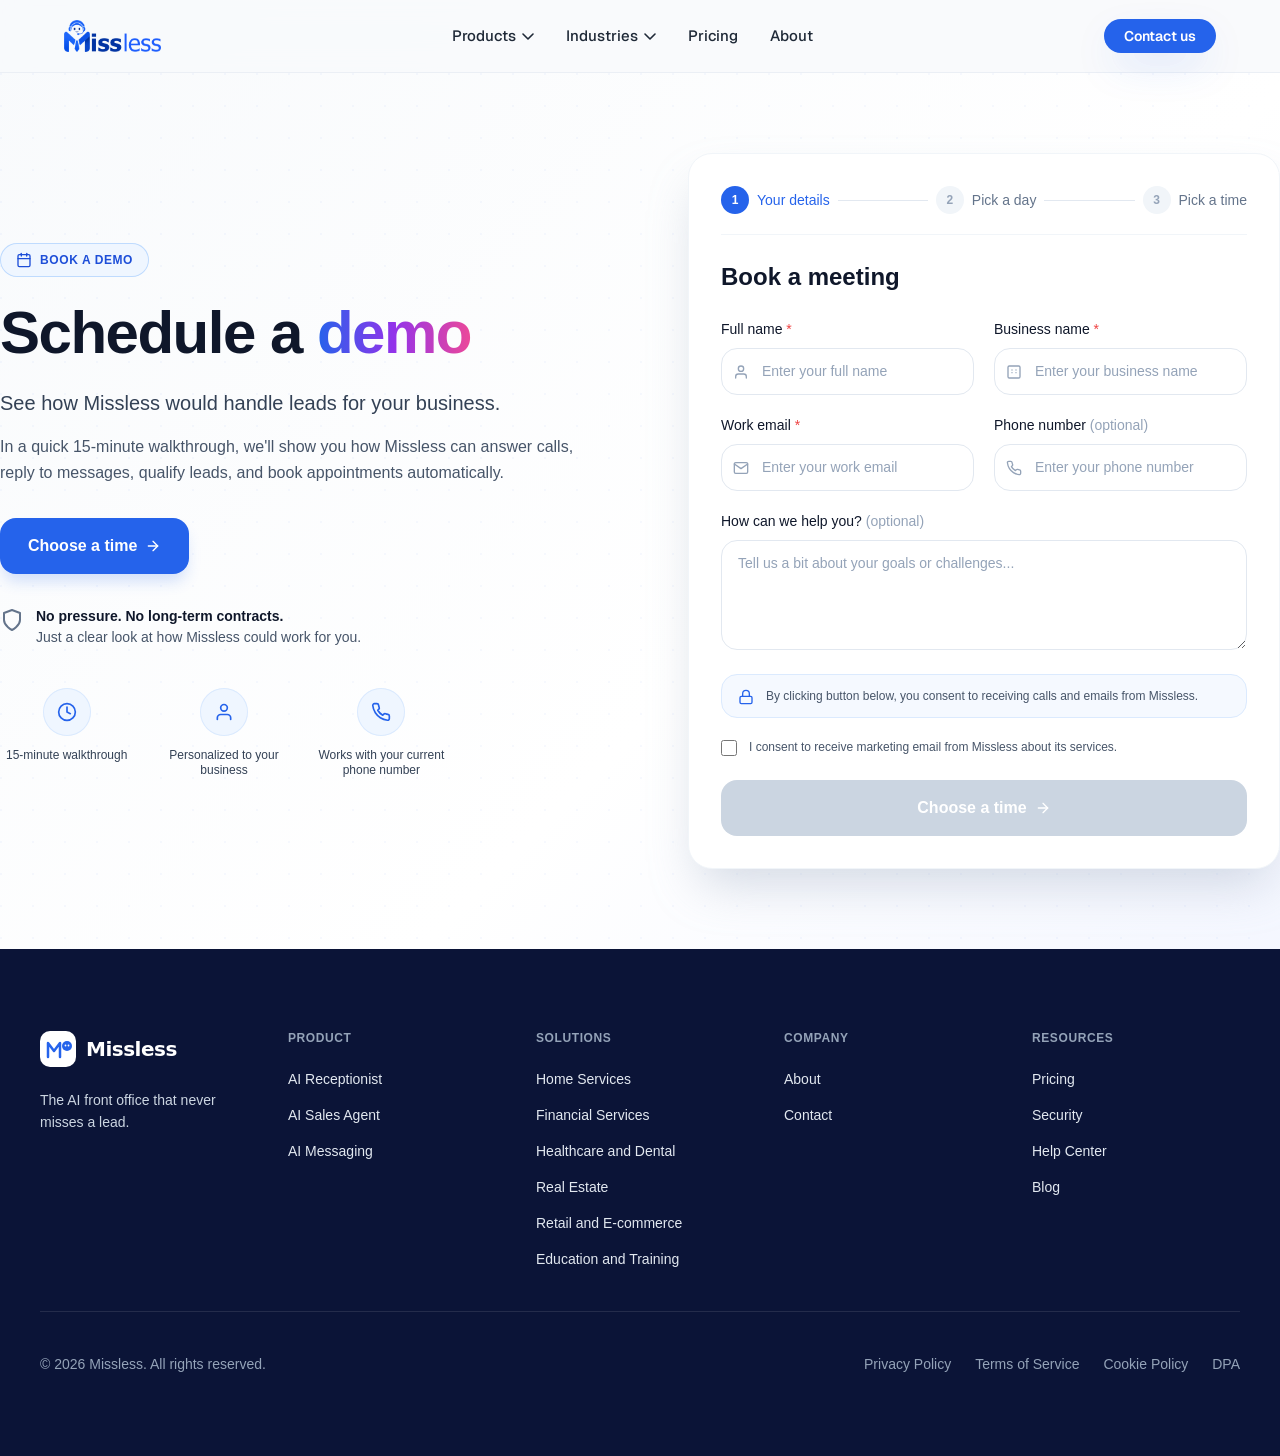
==== commit 21b635f6: "make the changes" ====
--- a/AI Automation/book.html
+++ b/AI Automation/book.html
@@ -29,9 +29,9 @@
   <link rel="preconnect" href="https://fonts.gstatic.com" crossorigin />
   <link rel="stylesheet" href="https://fonts.googleapis.com/css2?family=Geist:wght@300;400;500;600;700;800&family=Instrument+Serif:ital@0;1&display=swap" />
 
-  <!-- Shared stylesheet (navbar, footer, tokens) used by all pages -->
-  <link rel="stylesheet" href="css/style.css" />
-  <!-- Booking page styles (must come after style.css so page-specific rules win) -->
+  <!-- Shared partials (navbar, mobile drawer) — same across all pages -->
+  <link rel="stylesheet" href="css/partials.css" />
+  <!-- Booking page styles -->
   <link rel="stylesheet" href="css/book.css" />
 
   <!-- JSON-LD structured data -->
--- a/AI Automation/css/partials.css
+++ b/AI Automation/css/partials.css
@@ -0,0 +1,269 @@
+/* ============================================================
+   Missless — Shared partials (navbar + mobile drawer)
+   Loaded on every page so the nav is identical site-wide.
+   All tokens used by the nav are scoped to .nav and .mobile-drawer
+   so they cannot leak onto page-specific styles (booking widget,
+   hero sections, etc).
+   ============================================================ */
+
+/* --- Scoped tokens --------------------------------------------------- */
+.nav,
+.mobile-drawer {
+  --nv-blue:        #2563EB;
+  --nv-blue-hover:  #1D4ED8;
+  --nv-violet:      #7C3AED;
+  --nv-pink:        #EC4899;
+  --nv-ink-900:     #0F172A;
+  --nv-ink-700:     #1F2937;
+  --nv-ink-500:     #475569;
+  --nv-ink-300:     #94A3B8;
+  --nv-border:      #E2E8F0;
+  --nv-border-soft: #EFF1F5;
+  --nv-bg-tint:     #EFF6FF;
+  --nv-tint-blue:   #DBEAFE;
+  --nv-tint-violet: #E9D5FF;
+  --nv-tint-pink:   #FCE7F3;
+  --nv-shadow-blue: 0 16px 40px -12px rgba(37, 99, 235, .35);
+  --nv-shadow-md:   0 8px 24px -8px rgba(15, 23, 42, .08), 0 4px 12px rgba(15, 23, 42, .04);
+  --nv-shadow-lg:   0 24px 56px -12px rgba(15, 23, 42, .15), 0 8px 24px rgba(15, 23, 42, .06);
+  --nv-radius:      16px;
+}
+
+/* --- Navbar shell ---------------------------------------------------- */
+.nav {
+  position: sticky;
+  top: 0;
+  z-index: 50;
+  background: rgba(248, 250, 252, .85);
+  backdrop-filter: saturate(180%) blur(14px);
+  -webkit-backdrop-filter: saturate(180%) blur(14px);
+  border-bottom: 1px solid rgba(226, 232, 240, .6);
+  font-family: "Geist", system-ui, -apple-system, "Segoe UI", sans-serif;
+  color: var(--nv-ink-900);
+}
+
+/* .nav__inner uses .container in markup. We size it explicitly here
+   so it works regardless of which page-specific .container rule exists. */
+.nav__inner,
+.nav__inner.container {
+  max-width: 1200px;
+  margin: 0 auto;
+  padding: 0 24px;
+  display: flex;
+  align-items: center;
+  justify-content: space-between;
+  gap: 24px;
+  height: 72px;
+}
+
+.nav__logo {
+  display: inline-flex;
+  align-items: center;
+  flex-shrink: 0;
+}
+.nav__logo img { height: 32px; width: auto; display: block; }
+
+.nav__links {
+  display: flex;
+  align-items: center;
+  gap: 4px;
+  flex: 1;
+  justify-content: center;
+}
+.nav__item { position: relative; }
+
+.nav__link {
+  display: inline-flex;
+  align-items: center;
+  gap: 6px;
+  padding: 10px 14px;
+  font-size: 15px;
+  font-weight: 500;
+  color: var(--nv-ink-700);
+  border-radius: 10px;
+  background: none;
+  border: 0;
+  cursor: pointer;
+  transition: color .2s, background .2s;
+  font-family: inherit;
+}
+.nav__link:hover { color: var(--nv-blue); background: rgba(37,99,235,.06); }
+.nav__link svg { transition: transform .25s ease; }
+.nav__item--mega:hover .nav__link svg,
+.nav__item--mega:focus-within .nav__link svg { transform: rotate(180deg); }
+
+.nav__cta { display: inline-flex; align-items: center; gap: 8px; }
+
+/* --- Nav buttons (descendant selectors to win over .btn from page CSS) - */
+.nav .btn,
+.mobile-drawer .btn {
+  display: inline-flex;
+  align-items: center;
+  justify-content: center;
+  gap: 10px;
+  padding: 14px 24px;
+  border-radius: 999px;
+  font-weight: 600;
+  font-size: 15px;
+  white-space: nowrap;
+  transition: transform .25s ease, box-shadow .25s ease, background .2s ease, color .2s ease;
+  cursor: pointer;
+  line-height: 1;
+  text-decoration: none;
+  font-family: inherit;
+}
+.nav .btn:hover,
+.mobile-drawer .btn:hover { transform: translateY(-2px); }
+
+.nav .btn--primary,
+.mobile-drawer .btn--primary {
+  background: var(--nv-blue);
+  color: #fff;
+  box-shadow: var(--nv-shadow-blue);
+}
+.nav .btn--primary:hover,
+.mobile-drawer .btn--primary:hover {
+  background: var(--nv-blue-hover);
+  box-shadow: 0 20px 48px -12px rgba(37, 99, 235, .5);
+}
+.nav .btn--primary-sm {
+  background: var(--nv-blue);
+  color: #fff;
+  padding: 10px 20px;
+  font-size: 14px;
+  box-shadow: var(--nv-shadow-blue);
+}
+.nav .btn--primary-sm:hover { background: var(--nv-blue-hover); }
+
+/* --- Mobile hamburger ----------------------------------------------- */
+.nav__hamburger {
+  display: none;
+  width: 40px; height: 40px;
+  flex-direction: column;
+  justify-content: center;
+  align-items: center;
+  gap: 5px;
+  border-radius: 10px;
+  background: none;
+  border: 0;
+  padding: 0;
+  cursor: pointer;
+}
+.nav__hamburger span {
+  display: block;
+  width: 20px; height: 2px;
+  background: var(--nv-ink-700);
+  border-radius: 2px;
+  transition: transform .25s, opacity .25s;
+}
+.nav__hamburger[aria-expanded="true"] span:nth-child(1) { transform: translateY(7px) rotate(45deg); }
+.nav__hamburger[aria-expanded="true"] span:nth-child(2) { opacity: 0; }
+.nav__hamburger[aria-expanded="true"] span:nth-child(3) { transform: translateY(-7px) rotate(-45deg); }
+
+/* --- Mega menu ------------------------------------------------------- */
+.mega {
+  position: absolute;
+  top: calc(100% + 8px);
+  left: 50%;
+  transform: translateX(-50%) translateY(-6px);
+  background: #fff;
+  border: 1px solid var(--nv-border);
+  border-radius: var(--nv-radius);
+  box-shadow: var(--nv-shadow-lg);
+  padding: 12px;
+  display: grid;
+  gap: 4px;
+  width: 380px;
+  opacity: 0;
+  visibility: hidden;
+  transition: opacity .2s, transform .2s, visibility .2s;
+  z-index: 60;
+}
+.mega--wide { width: 720px; grid-template-columns: 1fr 1fr; }
+.nav__item--mega:hover .mega,
+.nav__item--mega:focus-within .mega {
+  opacity: 1;
+  visibility: visible;
+  transform: translateX(-50%) translateY(0);
+}
+.mega__item {
+  display: grid;
+  grid-template-columns: 44px 1fr auto;
+  gap: 12px;
+  align-items: center;
+  padding: 12px;
+  border-radius: 12px;
+  transition: background .2s;
+  text-decoration: none;
+  color: inherit;
+}
+.mega__item:hover { background: var(--nv-bg-tint); }
+.mega__icon {
+  width: 40px; height: 40px;
+  border-radius: 10px;
+  display: inline-flex;
+  align-items: center;
+  justify-content: center;
+}
+.mega__icon svg { width: 20px; height: 20px; }
+.mega__icon--blue   { background: var(--nv-tint-blue);   color: var(--nv-blue); }
+.mega__icon--violet { background: var(--nv-tint-violet); color: var(--nv-violet); }
+.mega__icon--pink   { background: var(--nv-tint-pink);   color: var(--nv-pink); }
+.mega__title { font-weight: 600; font-size: 14px; color: var(--nv-ink-900); }
+.mega__desc { font-size: 13px; color: var(--nv-ink-500); line-height: 1.4; }
+.mega__arrow {
+  color: var(--nv-ink-300);
+  font-size: 18px;
+  transition: transform .2s, color .2s;
+}
+.mega__item:hover .mega__arrow { transform: translateX(4px); color: var(--nv-blue); }
+
+/* --- Mobile drawer --------------------------------------------------- */
+.mobile-drawer {
+  display: none;
+  position: absolute;
+  top: 100%;
+  left: 0; right: 0;
+  background: #fff;
+  border-bottom: 1px solid var(--nv-border);
+  padding: 16px 24px 24px;
+  flex-direction: column;
+  gap: 4px;
+  box-shadow: var(--nv-shadow-md);
+  font-family: "Geist", system-ui, -apple-system, "Segoe UI", sans-serif;
+}
+.mobile-drawer.is-open { display: flex; }
+.mobile-link, .mobile-acc summary {
+  display: block;
+  padding: 12px 4px;
+  font-size: 16px;
+  font-weight: 500;
+  color: var(--nv-ink-900);
+  border-bottom: 1px solid var(--nv-border-soft);
+  cursor: pointer;
+  list-style: none;
+  text-decoration: none;
+}
+.mobile-acc summary::-webkit-details-marker { display: none; }
+.mobile-acc summary::after {
+  content: "+";
+  float: right;
+  color: var(--nv-blue);
+  font-size: 20px;
+  line-height: 1;
+}
+.mobile-acc[open] summary::after { content: "−"; }
+.mobile-acc a {
+  display: block;
+  padding: 8px 16px;
+  font-size: 14px;
+  color: var(--nv-ink-700);
+  text-decoration: none;
+}
+.mobile-acc a:hover { color: var(--nv-blue); }
+
+/* --- Responsive ------------------------------------------------------ */
+@media (max-width: 760px) {
+  .nav__links { display: none; }
+  .nav__hamburger { display: inline-flex; }
+}
